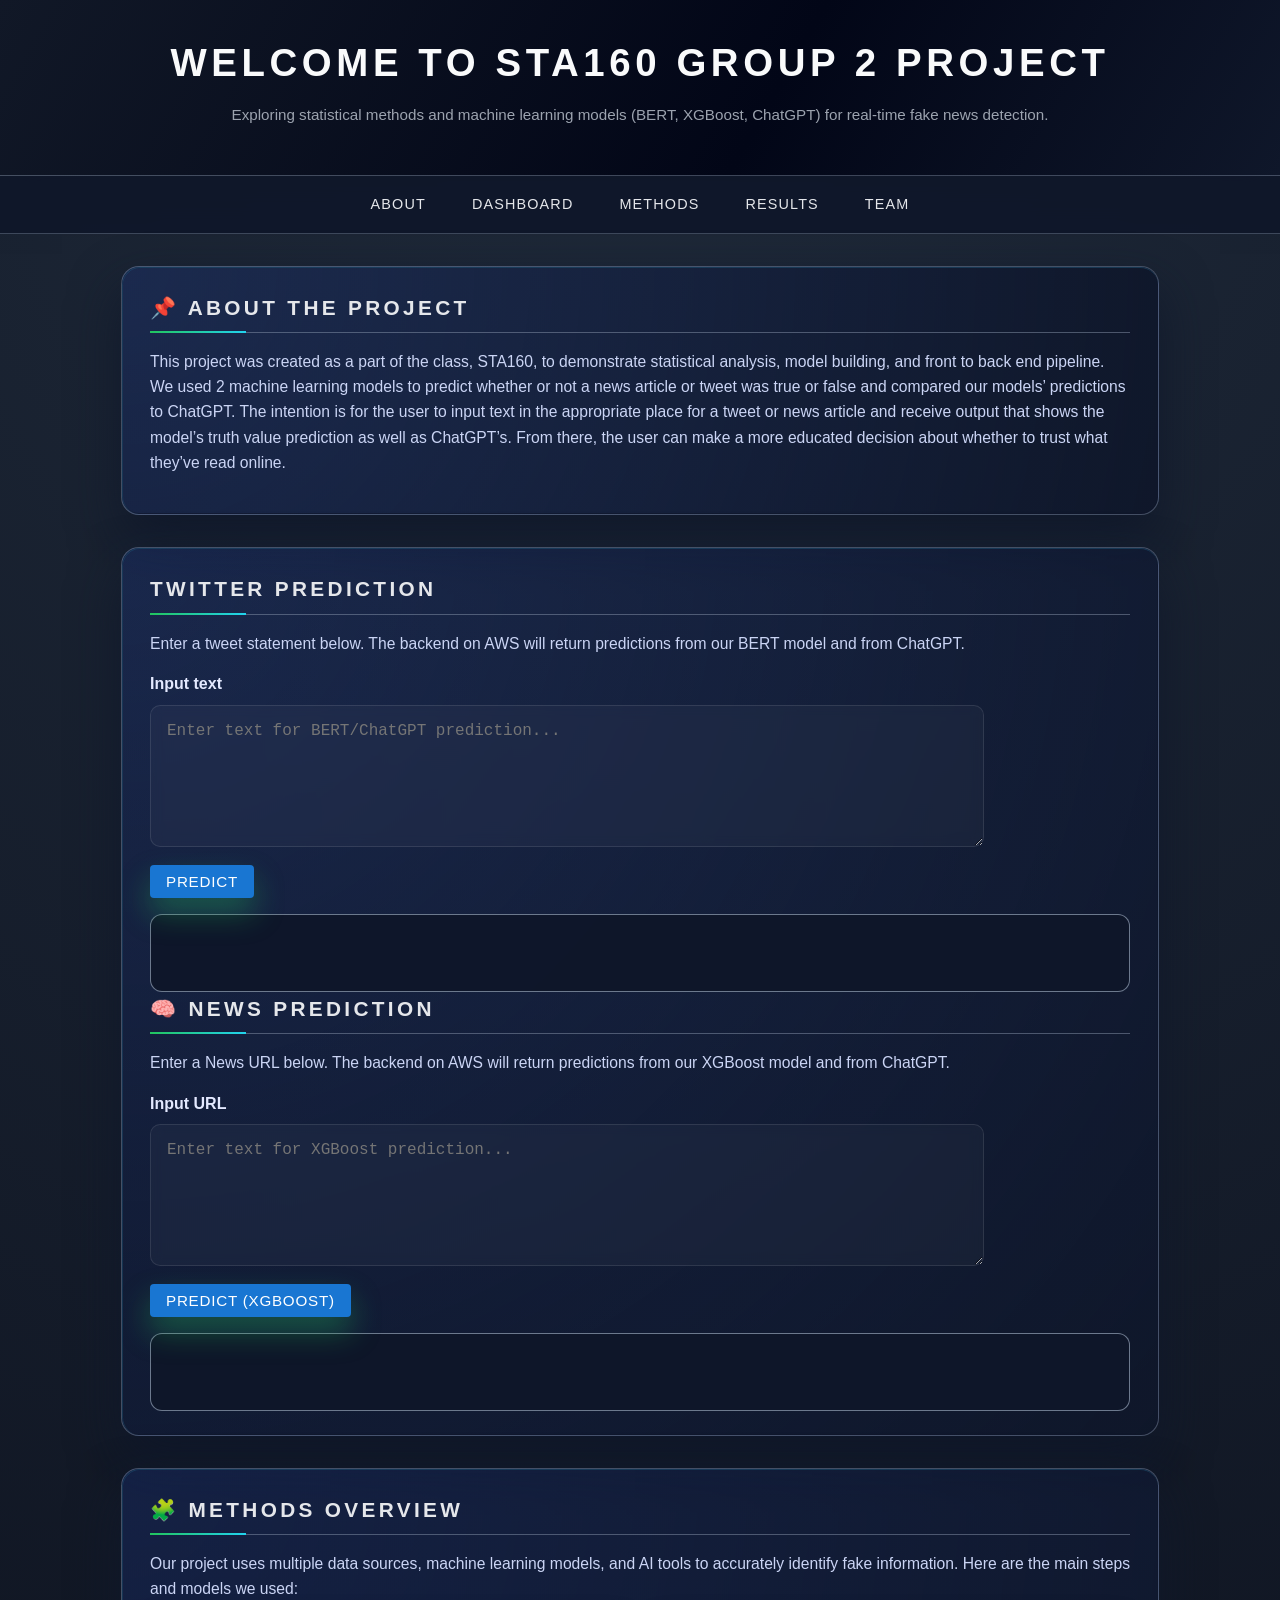
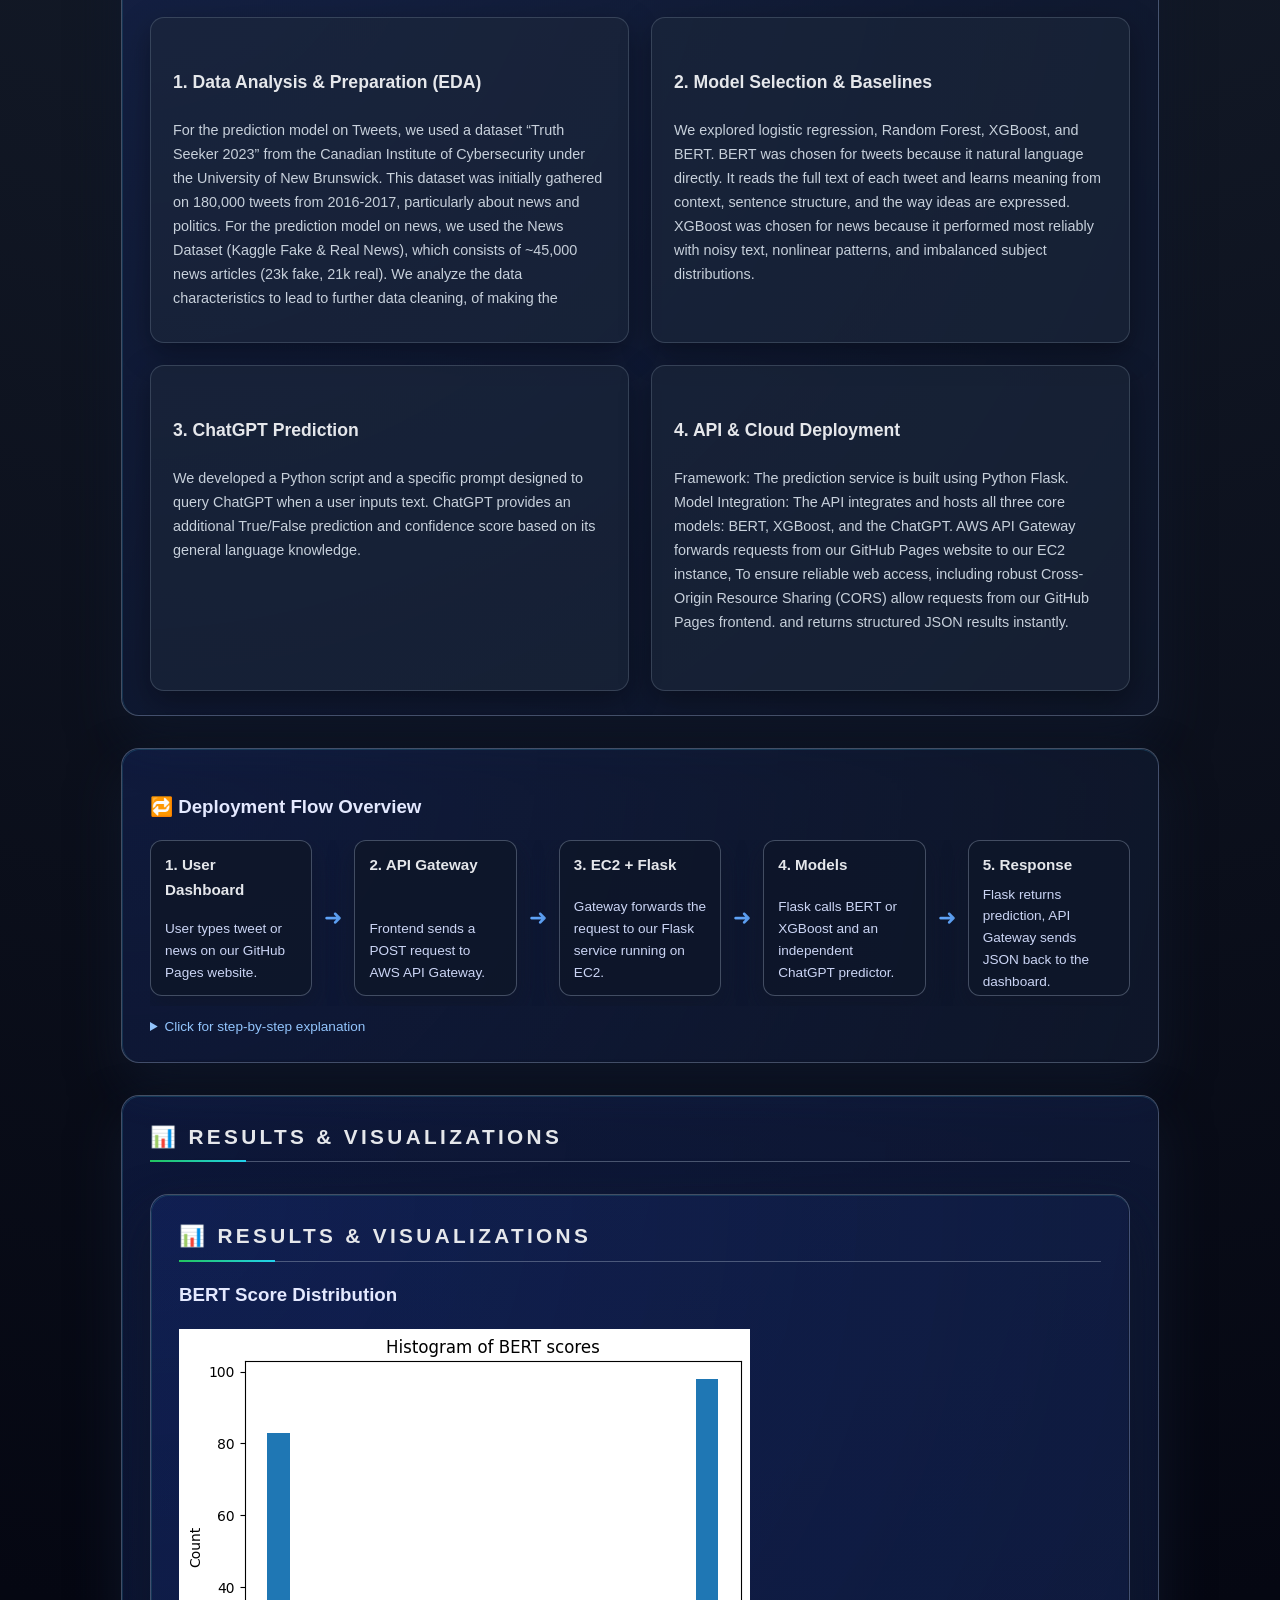
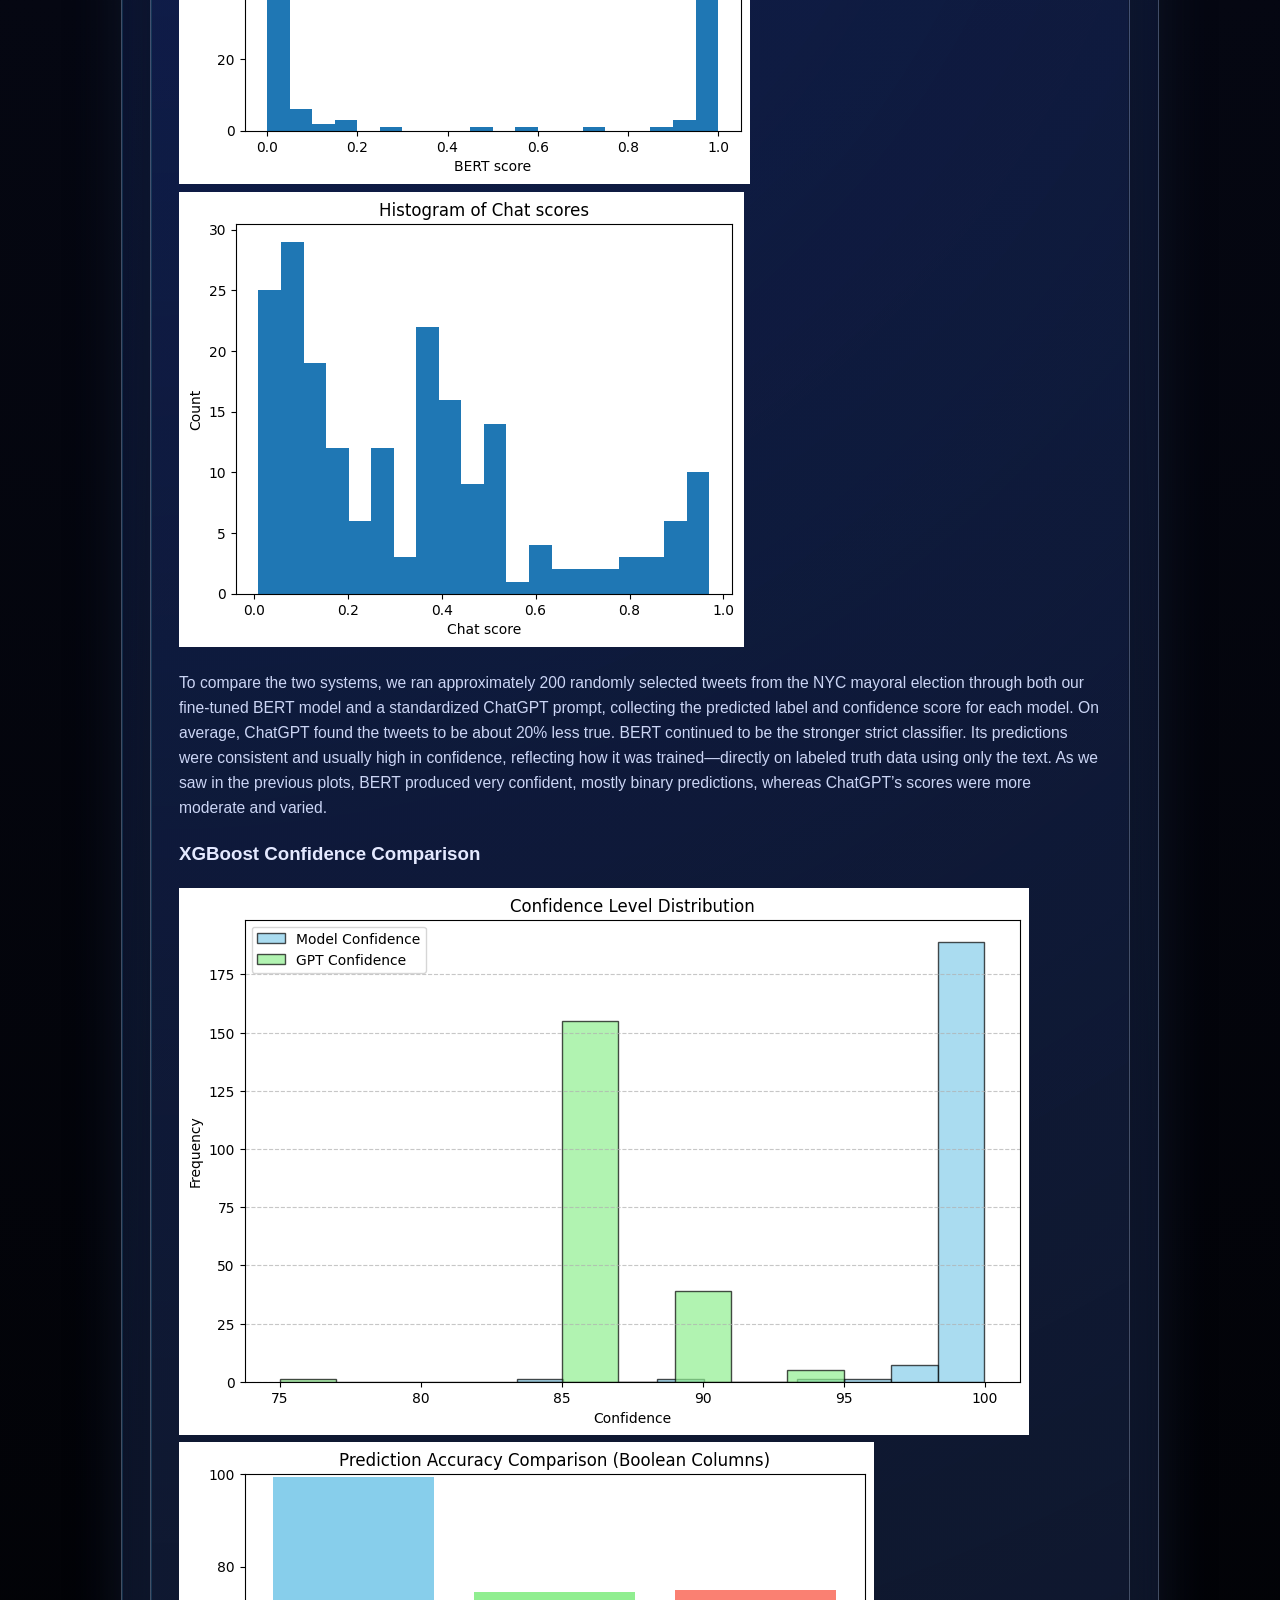
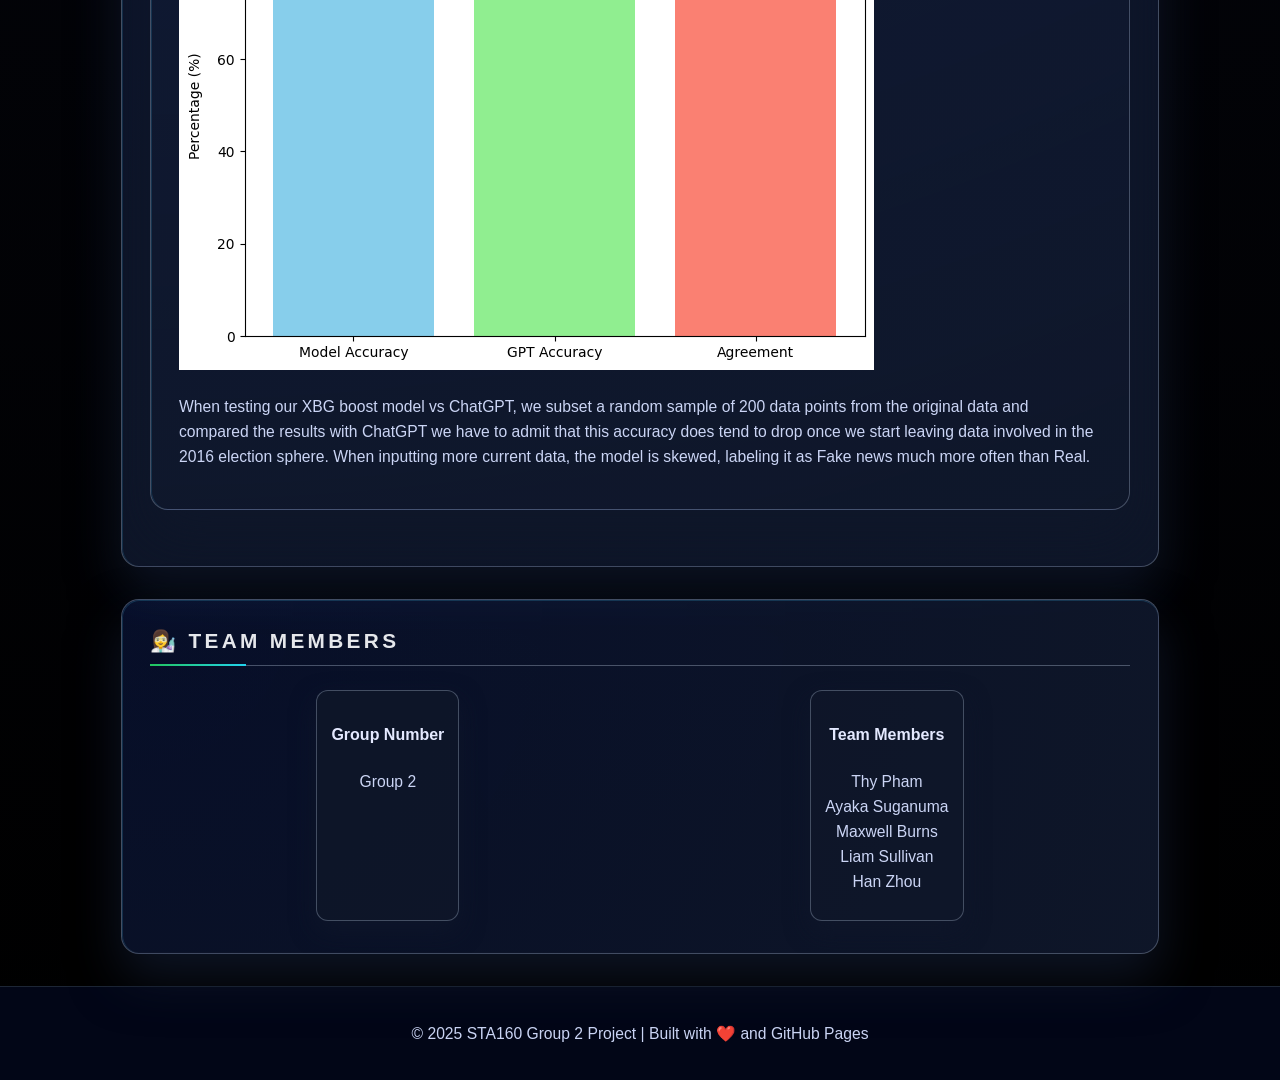
==== index.html @ 941affcc "Add files via upload" ====
<!DOCTYPE html>
<html lang="en">
<head>
  <meta charset="UTF-8" />
  <meta name="viewport" content="width=device-width, initial-scale=1.0"/>
  <title>STA160 Project Demo</title>
  <link rel="stylesheet" href="styles.css" />
</head>
<body>
  <!-- ======= Header ======= -->
  <header>
    <h1>Welcome to STA160 Group 2 Project</h1>
    <p>Exploring statistical methods and machine learning models (BERT, XGBoost, ChatGPT) for real-time fake news detection.</p>
  </header>

  <!-- ======= Navigation ======= -->
  <nav>
    <a href="#about">About</a>
    <a href="#dashboard">Dashboard</a>
    <a href="#methods">Methods</a>
    <a href="#results">Results</a>
    <a href="#team">Team</a>
  </nav>

  <!-- ======= About Section ======= -->
  <section id="about">
    <h2>📌 About the Project</h2>
    <p>
      This project was created as a part of the class, STA160, to demonstrate statistical analysis, model building, 
      and front to back end pipeline. We used 2 machine learning models to predict whether or not a news article or 
      tweet was true or false and compared our models’ predictions to ChatGPT. The intention is for the user to input 
      text in the appropriate place for a tweet or news article and receive output that shows the model’s truth value
      prediction as well as ChatGPT’s. From there, the user can make a more educated decision about whether to trust 
      what they’ve read online.
    </p>
  </section>

   <!-- ======= Dashboard Section ======= -->
   <section id="dashboard">
  <h2>Twitter Prediction</h2>
  <p style="text-align:center; color:#555;">
  <p> Enter a tweet statement below. The backend on AWS will return predictions from our BERT model and from ChatGPT.
  </p>
  
  <!-- BERT + ChatGPT -->
  <label for="input-text"><strong>Input text</strong></label><br />
  <textarea id="input-text"
    rows="6"
    style="width: 100%; max-width: 800px"
    placeholder="Enter text for BERT/ChatGPT prediction..."
  ></textarea>
  <br />
  <button
    id="predict-btn"
    style="margin-top: 10px; padding: 8px 16px; background: #1976d2; color: white; border: none; border-radius: 4px">
    Predict
  </button>    

  <div id="predict-result"class="result-box"></div>
<!-- XGBoost Section -->
  <h2>🧠 News Prediction</h2>
  <p style="text-align:center; color:#555;">
  <p> Enter a News  URL below. The backend on AWS will return predictions from our XGBoost model and from ChatGPT.
  </p>
    
  <label for="input-text"><strong>Input URL</strong></label><br />
  <textarea id="xgb-input"
    rows="6"
    style="width: 100%; max-width: 800px"
    placeholder="Enter text for XGBoost prediction..."
  ></textarea>
  <br />
  <button
    id="xgb-btn"
    style="margin-top: 10px; padding: 8px 16px; background: #1976d2; color: white; border: none; border-radius: 4px">
    Predict (XGBoost)
  </button>

  <div id="xgb-result" class="result-box"></div>
</section>

  <!-- ======= Methods Section ======= -->
    
  <section id="methods" class="methods-section">
    <h2 class="methods-title">🧩 Methods Overview</h2>
    <p class="methods-intro">
      Our project uses multiple data sources, machine learning models, and AI tools to accurately identify fake information. 
      Here are the main steps and models we used:
    </p>
    
    <div class="methods-grid">

      <!-- Card 1 -->
        <div class="method-card">
            <div class="method-icon"></div>
            <h3>1. Data Analysis & Preparation (EDA)</h3>
            <p>
                For the prediction model on Tweets, we used a dataset “Truth Seeker 2023” from the Canadian Institute of Cybersecurity under the University of New Brunswick. 
                This dataset was initially gathered on 180,000 tweets from 2016-2017, particularly about news and politics.  
                For the prediction model on news, we used the News Dataset (Kaggle Fake & Real News), which consists of ~45,000 news articles (23k fake, 21k real). 
                We analyze the data characteristics to lead to further data cleaning, of making the subject column consistent, unifying letter case, tokenizing text, and removing common words. 
            </p>
        </div>

      <!-- Card 2 -->
        <div class="method-card">
            <div class="method-icon"></div>
            <h3>2. Model Selection & Baselines</h3>
            <p>
                We explored logistic regression, Random Forest, XGBoost, and BERT.  
                BERT was chosen for tweets because it natural language directly.
                It reads the full text of each tweet and learns meaning from context, sentence structure, and the way ideas are expressed. 
                XGBoost was chosen for news because it performed most reliably with noisy text, nonlinear patterns,  
                and imbalanced subject distributions.
            </p>
        </div>

      <!-- Card 3 -->
        <div class="method-card">
            <div class="method-icon"></div>
            <h3>3. ChatGPT Prediction</h3>
            <p>
                We developed a  Python script and a specific prompt designed to query ChatGPT when a user inputs text. 
                ChatGPT provides an additional True/False prediction and confidence score based on its general language knowledge.
            </p>
        </div>

      <!-- Card 4 -->
        <div class="method-card">
            <div class="method-icon"></div>
            <h3>4. API & Cloud Deployment</h3>
            <p>
                Framework: The prediction service is built using Python Flask.
                Model Integration: The API integrates and hosts all three core models: BERT, XGBoost, and the ChatGPT. 
                AWS API Gateway forwards requests from our GitHub Pages website to our EC2 instance, 
                To ensure reliable web access, including robust Cross-Origin Resource Sharing (CORS) allow requests from our GitHub Pages frontend. 
                and returns structured JSON results instantly.
            </p>
        </div>

   </section>
   



      <!-- Horizontal Deployment Flow Diagram -->
  <section class="deploy-section">
    <h3>🔁 Deployment Flow Overview</h3>
    <div class="flow-line">
      <div class="flow-step">
        <div class="flow-title">1. User Dashboard</div>
        <div class="flow-desc">User types tweet or news on our GitHub Pages website.</div>
      </div>
      <div class="flow-arrow">➜</div>

      <div class="flow-step">
        <div class="flow-title">2. API Gateway</div>
        <div class="flow-desc">Frontend sends a POST request to AWS API Gateway.</div>
      </div>
      <div class="flow-arrow">➜</div>

      <div class="flow-step">
        <div class="flow-title">3. EC2 + Flask</div>
        <div class="flow-desc">Gateway forwards the request to our Flask service running on EC2.</div>
      </div>
      <div class="flow-arrow">➜</div>

      <div class="flow-step">
        <div class="flow-title">4. Models</div>
        <div class="flow-desc">
          Flask calls BERT or XGBoost and an independent ChatGPT predictor.
        </div>
      </div>
      <div class="flow-arrow">➜</div>

      <div class="flow-step">
        <div class="flow-title">5. Response</div>
        <div class="flow-desc">
          Flask returns prediction, API Gateway sends JSON back to the dashboard.
        </div>
      </div>
    </div>


    <details class="flow-details">
      <summary>Click for step-by-step explanation</summary>
      <ol>
        <li><strong>User Input:</strong> The user enters a tweet or news article in the dashboard textarea.</li>
        <li><strong>HTTP Request:</strong> JavaScript sends a JSON POST request to AWS API Gateway</li>
        <li><strong>Routing:</strong> API Gateway forwards the request to our Flask endpoint on the EC2 instance.</li>
        <li><strong>Run the Models:</strong> The server reads your text and uses our trained models (BERT / XGBoost) plus a ChatGPT predictor to detect whether it looks real or fake</li>
        <li><strong>Get the Result:</strong> The server sends back a clean, structured answer with the prediction and a confidence score.</li>
        <li><strong>Dashboard Update:</strong> Our website displays the result for you — including the label, confidence, and the ChatGPT-style explanation.</li>
      </ol>
    </details>
  </div>

  </section>


  <!-- ======= Results Section ======= -->
  <section id="results">
    <h2>📊 Results & Visualizations</h2>

  
  <section id="results">
    <h2>📊 Results & Visualizations</h2>

    <div class="result-grid">

        <!-- ===== BERT Section ===== -->
        <div class="result-block">
            <h3>BERT Score Distribution</h3>

            <div class="img-row">
                <img src="BERT%20Score%20histogram.png" alt="BERT Score" />
                <img src="BERT%20chat%20Histogram.png" alt="BERT ChatGPT Score" />
            </div>

            <p class="result-desc">
                To compare the two systems, we ran approximately 200 randomly selected tweets from the NYC mayoral election through both our fine-tuned BERT model and a standardized ChatGPT prompt, 
                collecting the predicted label and confidence score for each model. On average, ChatGPT found the tweets to be about 20% less true.
                BERT continued to be the stronger strict classifier. Its predictions were consistent and usually high in confidence, 
                reflecting how it was trained—directly on labeled truth data using only the text. As we saw in the previous plots, 
                BERT produced very confident, mostly binary predictions, whereas ChatGPT’s scores were more moderate and varied. 
            </p>
        </div>

        <!-- ===== XGBoost Section ===== -->
        <div class="result-block">
            <h3>XGBoost Confidence Comparison</h3>

            <div class="img-row">
                <img src="XGBoost%20CL.png" alt="XGBoost Confidence" />
                <img src="XGBoost%20comparison.png" alt="XGBoost Comparison" />
            </div>

            <p class="result-desc">
                When testing our XBG boost model vs ChatGPT, we subset a random sample of 200 data points from the original data and compared the results with ChatGPT
                we have to admit that this accuracy does tend to drop once we start leaving data involved in the 2016 election sphere. When inputting more current data, the model is skewed, labeling it as Fake news much more often than Real. 
            </p>
        </div>

    </div>
</section>


</div>





  </section>


  <!-- ======= Team Section ======= -->
  <section id="team">
    <h2>👩‍🔬 Team Members</h2>
    <div class="team">
      <div class="member">
        <h4>Group Number</h4>
        <p>Group 2</p>
      </div>
      <div class="member">
        <h4>Team Members</h4>
        <p>Thy Pham<br> Ayaka Suganuma<br> Maxwell Burns<br> Liam Sullivan<br> Han Zhou</p>
      </div>
    </div>
  </section>

  <!-- ======= Footer ======= -->
  <footer>
    <p>© 2025 STA160 Group 2 Project | Built with ❤️ and GitHub Pages</p>
  </footer>
  <script>
  const API_URL = "https://fb7tcn8sya.execute-api.us-east-2.amazonaws.com/prod/predict";  

  const btn = document.getElementById("predict-btn");
  const input = document.getElementById("input-text");
  const resultDiv = document.getElementById("predict-result");

  btn.addEventListener("click", async () => {
    const text = input.value.trim();
    if (!text) {
      resultDiv.textContent = "⚠️ Please enter some text.";
      return;
    }

    btn.disabled = true;
    resultDiv.textContent = "⏳ Predicting...";

    try {
      const res = await fetch(API_URL, {
        method: "POST",
        mode: "cors",
        headers: { "Content-Type": "application/json" },
        body: JSON.stringify({ text: text })
      });
      
      const data = await res.json();


      resultDiv.textContent =
        `BERT prediction: ${data.bert_label} (confidence: ${data.bert_confidence})\n` +
        `ChatGPT: ${data.gpt_label}`;
    } catch (err) {
      console.error(err);
      resultDiv.textContent = "❌ Error: " + err.message;
    } finally {
      btn.disabled = false;
    }
  });
</script>
  
<script>
  
  const XGB_URL = "https://fb7tcn8sya.execute-api.us-east-2.amazonaws.com/prod/predict_xgb";

  const xgbBtn   = document.getElementById("xgb-btn");
  const xgbInput = document.getElementById("xgb-input");
  const xgbOut   = document.getElementById("xgb-result");

  xgbBtn.addEventListener("click", async () => {
    const text = xgbInput.value.trim();
    if (!text) {
      xgbOut.textContent = "⚠️ Please enter some text.";
      return;
    }

    xgbBtn.disabled = true;
    xgbOut.textContent = "⏳ Predicting (XGBoost)...";

    try {
      const res = await fetch(XGB_URL, {
        method: "POST",
        mode: "cors",
        headers: { "Content-Type": "application/json" },
        body: JSON.stringify({ text })
      });

      if (!res.ok) {
        const t = await res.text();
        throw new Error(`HTTP ${res.status} — ${t.slice(0,150)}`);
      }

      const data = await res.json(); // { xgb_label, xgb_confidence }
      const conf = (data.xgb_confidence == null) ? "n/a" : data.xgb_confidence;
      const gptLabel = data.gpt_label || "N/A"; //
      
      xgbOut.textContent = `XGBoost: ${data.xgb_label} (confidence: ${conf})\n` + 
      `ChatGPT: ${gptLabel}`;
    } catch (err) {
      console.error(err);
      xgbOut.textContent = "❌ " + err.message;
    } finally {
      xgbBtn.disabled = false;
    }
  });
</script>
</body>
</html>
---- styles.css ----
body {
  font-family: "Inter", -apple-system, BlinkMacSystemFont, "Helvetica Neue", Arial, sans-serif;
  margin: 0;
  padding: 0;
  background: radial-gradient(circle at top, #1f2a3a 0%, #050712 55%, #000000 100%);
  color: #e4e9ff;
  line-height: 1.6;
}

header {
  background: linear-gradient(120deg, #111827 0%, #020617 60%, #0f172a 100%);
  padding: 32px 24px;
  text-align: center;
  border-bottom: 1px solid rgba(148, 163, 184, 0.4);
  box-shadow: 0 18px 40px rgba(15, 23, 42, 0.7);
}
header h1 {
  margin: 0;
  font-size: 2.4rem;
  letter-spacing: 0.12em;
  text-transform: uppercase;
  color: #f9fafb;
}

header p {
  margin-top: 10px;
  color: #9ca3af;
  font-size: 0.95rem;
}

nav {
  background: rgba(15, 23, 42, 0.9);
  backdrop-filter: blur(18px);
  padding: 10px 24px;
  display: flex;
  justify-content: center;
  gap: 24px;
  border-bottom: 1px solid rgba(148, 163, 184, 0.35);
}

nav a {
  color: #e5e7eb;
  font-size: 0.9rem;
  letter-spacing: 0.08em;
  text-transform: uppercase;
  text-decoration: none;
  padding: 6px 10px;
  border-radius: 999px;
  border: 1px solid transparent;
  transition: all 0.25s ease;
}

nav a:hover {
  color: #22d3ee;
  border-color: rgba(56, 189, 248, 0.7);
  box-shadow: 0 0 12px rgba(56, 189, 248, 0.6);
  background: radial-gradient(circle at top, rgba(15, 23, 42, 0.95), rgba(8, 47, 73, 0.85));
}

section {
  max-width: 980px;
  margin: 32px auto;
  padding: 24px 28px;
  background: radial-gradient(circle at top left, rgba(30, 64, 175, 0.22), rgba(15, 23, 42, 0.96));
  border-radius: 18px;
  border: 1px solid rgba(148, 163, 184, 0.4);
  box-shadow:
    0 24px 50px rgba(15, 23, 42, 0.85),
    0 0 0 1px rgba(15, 23, 42, 0.6) inset;
  position: relative;
  overflow: hidden;
}
section::before {
  content: "";
  position: absolute;
  inset: 0;
  border-radius: inherit;
  border-top: 1px solid rgba(56, 189, 248, 0.4);
  border-left: 1px solid rgba(56, 189, 248, 0.35);
  opacity: 0.5;
  pointer-events: none;
}

h2 {
  margin-top: 0;
  margin-bottom: 16px;
  font-size: 1.3rem;
  letter-spacing: 0.16em;
  text-transform: uppercase;
  color: #e5e7eb;
  border-bottom: 1px solid rgba(148, 163, 184, 0.45);
  padding-bottom: 8px;
  position: relative;
}

h2::after {
  content: "";
  position: absolute;
  left: 0;
  bottom: -1px;
  width: 96px;
  height: 2px;
  background: linear-gradient(90deg, #22c55e, #22d3ee);
}

p {
  color: #cbd5f5;
  font-size: 0.98rem;
}

ol {
  padding-left: 20px;
  color: #d1d5db;
}

li {
  margin-bottom: 4px;
}

table {
  width: 100%;
  border-collapse: collapse;
  margin-top: 18px;
  background: rgba(15, 23, 42, 0.8);
  border-radius: 12px;
  overflow: hidden;
  border: 1px solid rgba(75, 85, 99, 0.8);
}
table th,
table td {
  padding: 10px 12px;
  text-align: center;
  font-size: 0.9rem;
  border-bottom: 1px solid rgba(55, 65, 81, 0.9);
}

table th {
  background: linear-gradient(135deg, #0f172a, #020617);
  color: #e5e7eb;
  font-weight: 600;
  text-transform: uppercase;
  letter-spacing: 0.08em;
}

table tr:nth-child(even) td {
  background: rgba(15, 23, 42, 0.95);
}

table tr:hover td {
  background: rgba(30, 64, 175, 0.35);
}

.plot-container {
  text-align: center;
  margin-top: 22px;
}

.plot-container img {
  width: 84%;
  max-width: 720px;
  border-radius: 14px;
  border: 1px solid rgba(148, 163, 184, 0.6);
  box-shadow: 0 18px 40px rgba(15, 23, 42, 0.9);
}

/* ========= Dashboard Inputs / Buttons ========= */
textarea,
input[type="text"] {
  width: 100%;
  max-width: 820px;
  padding: 10px 12px;
  margin-top: 8px;
  background: rgba(15, 23, 42, 0.85);
  border-radius: 10px;
  border: 1px solid rgba(148, 163, 184, 0.7);
  color: #e5e7eb;
  font-size: 0.95rem;
  resize: vertical;
  outline: none;
  transition: all 0.2s ease;
}

textarea:focus,
input[type="text"]:focus {
  border-color: #22d3ee;
  box-shadow: 0 0 0 1px rgba(34, 211, 238, 0.7), 0 0 20px rgba(34, 211, 238, 0.45);
}


button,
.btn-primary {
  margin-top: 12px;
  padding: 9px 22px;
  border-radius: 999px;
  border: none;
  cursor: pointer;
  font-size: 0.95rem;
  font-weight: 500;
  letter-spacing: 0.05em;
  text-transform: uppercase;
  color: #0b1120;
  background: linear-gradient(135deg, #22c55e, #22d3ee);
  box-shadow: 0 15px 30px rgba(34, 197, 94, 0.35);
  transition: all 0.2s ease;
}

button:hover,
.btn-primary:hover {
  transform: translateY(-1px);
  box-shadow: 0 22px 45px rgba(34, 211, 238, 0.55);
}

button:active,
.btn-primary:active {
  transform: translateY(1px) scale(0.99);
}


#predict-result,
#xgb-result {
  margin-top: 16px;
  padding: 12px 14px;
  background: rgba(15, 23, 42, 0.96);
  border-radius: 12px;
  border: 1px solid rgba(148, 163, 184, 0.7);
  white-space: pre-wrap;
  min-height: 52px;
  font-family: "JetBrains Mono", ui-monospace, SFMono-Regular, Menlo, Monaco, Consolas, "Liberation Mono", "Courier New", monospace;
}
textarea {
    background: rgba(255, 255, 255, 0.03);
    backdrop-filter: blur(6px);
    color: #e2e8f0;
    border: 1px solid rgba(255, 255, 255, 0.1);
    padding: 16px;
    border-radius: 10px;
    font-size: 1rem;
    transition: border 0.25s;
}

textarea:focus {
    outline: none;
    border: 1px solid #60a5fa; /* focus 时发蓝光 */
    box-shadow: 0 0 8px #60a5fa55;
}
.result-box {
    margin-top: 16px;
    padding: 12px 14px;
    background: rgba(15, 23, 42, 0.96);
    border-radius: 12px;
    white-space: pre-wrap;
    min-height: 52px;
    border: 1px solid rgba(148, 163, 184, 0.7);
    font-family: "JetBrains Mono", ui-monospace, SFMono-Regular, Menlo, Monaco, Consolas,
      "Liberation Mono", "Courier New", monospace;
}

.team {
  display: flex;
  justify-content: space-around;
  flex-wrap: wrap;
  gap: 18px;
  margin-top: 10px;
}

.member {
  text-align: center;
  margin: 8px;
  padding: 10px 14px;
  background: rgba(15, 23, 42, 0.9);
  border-radius: 12px;
  border: 1px solid rgba(148, 163, 184, 0.4);
  box-shadow: 0 10px 24px rgba(15, 23, 42, 0.8);
}

footer {
  background: #020617;
  text-align: center;
  padding: 18px;
  font-size: 0.8rem;
  color: #6b7280;
  border-top: 1px solid rgba(31, 41, 55, 0.95);
}


.section-block {
  max-width: 980px;
  margin: 40px auto;
  padding: 24px 28px;
  background: radial-gradient(
    circle at top left,
    rgba(30, 64, 175, 0.22),
    rgba(15, 23, 42, 0.96)
  );
  border-radius: 18px;
  border: 1px solid rgba(148, 163, 184, 0.4);
  box-shadow:
    0 24px 50px rgba(15, 23, 42, 0.85),
    0 0 0 1px rgba(15, 23, 42, 0.6) inset;
  position: relative;
  overflow: hidden;
}

.section-block::before {
  content: "";
  position: absolute;
  inset: 0;
  border-radius: inherit;
  border-top: 1px solid rgba(56, 189, 248, 0.4);
  border-left: 1px solid rgba(56, 189, 248, 0.35);
  opacity: 0.5;
  pointer-events: none;
}


.section-heading {
  margin-top: 0;
  margin-bottom: 16px;
  font-size: 1.3rem;
  letter-spacing: 0.16em;
  text-transform: uppercase;
  color: #e5e7eb;
  border-bottom: 1px solid rgba(148, 163, 184, 0.45);
  padding-bottom: 8px;
  position: relative;
}

.section-heading::after {
  content: "";
  position: absolute;
  left: 0;
  bottom: -1px;
  width: 96px;
  height: 2px;
  background: linear-gradient(90deg, #22c55e, #22d3ee);
}

.section-intro {
  color: #bfc6d1;
  margin-bottom: 24px;
  max-width: 800px;
  font-size: 0.98rem;
}

/* ===== METHODS SECTION ===== */

.methods-section {
  
}

.methods-grid {
  display: grid;
  grid-template-columns: repeat(2, 1fr);  
  gap: 22px;
  justify-items: center; 
}


.method-card {
    background: rgba(30, 41, 59, 0.55);
    height: 280px; 
    display: flex;      
    flex-direction: column;
    
    overflow: hidden;

    border: 1px solid rgba(148, 163, 184, 0.25);
    padding: 22px;
    border-radius: 14px;
    box-shadow: 0 10px 30px rgba(0, 0, 0, 0.35);
    transition: transform 0.25s ease, box-shadow 0.25s ease;
}
.method-card:hover {
  transform: translateY(-4px);
  box-shadow: 0 18px 45px rgba(0, 0, 0, 0.45);
}

.method-icon {
  font-size: 2rem;
  margin-bottom: 10px;
}

.method-card h3 {
  font-size: 1.1rem;
  margin-bottom: 8px;
  color: #e5e7eb;
}

.method-card p {
  color: #c7d0db;
  line-height: 1.5rem;
  font-size: 0.9rem;
  flex-grow: 1;
  overflow-y: auto;
  min-height: 0;
}

/* ===== DEPLOYMENT FLOW SECTION ===== */

.deploy-section {
  
}

.flow-line {
  display: flex;
  align-items: stretch;
  gap: 12px;
  overflow-x: auto;
  padding-bottom: 10px;
  margin-top: 8px;
}

.flow-step {
  width: 250px;
  height: 130px;
  padding: 12px 14px;
  border-radius: 12px;
  background: rgba(15, 23, 42, 0.85);
  border: 1px solid rgba(148, 163, 184, 0.4);
  box-shadow: 0 10px 24px rgba(15, 23, 42, 0.7);

  display: flex;
  flex-direction: column;
  justify-content: space-between;
  overflow: hidden;
}

.flow-title {
  font-weight: 600;
  font-size: 0.95rem;
  margin-bottom: 6px;
  color: #e5e7eb;
}

.flow-desc {
  font-size: 0.85rem;
  color: #cbd5f5;
}

.flow-arrow {
  align-self: center;
  font-size: 1.4rem;
  color: #60a5fa;
  flex-shrink: 0;
}

.flow-details {
  margin-top: 10px;
  font-size: 0.85rem;
  color: #cbd5f5;
}

.flow-details summary {
  cursor: pointer;
  color: #93c5fd;
}

.flow-details summary:hover {
  color: #bfdbfe;
}
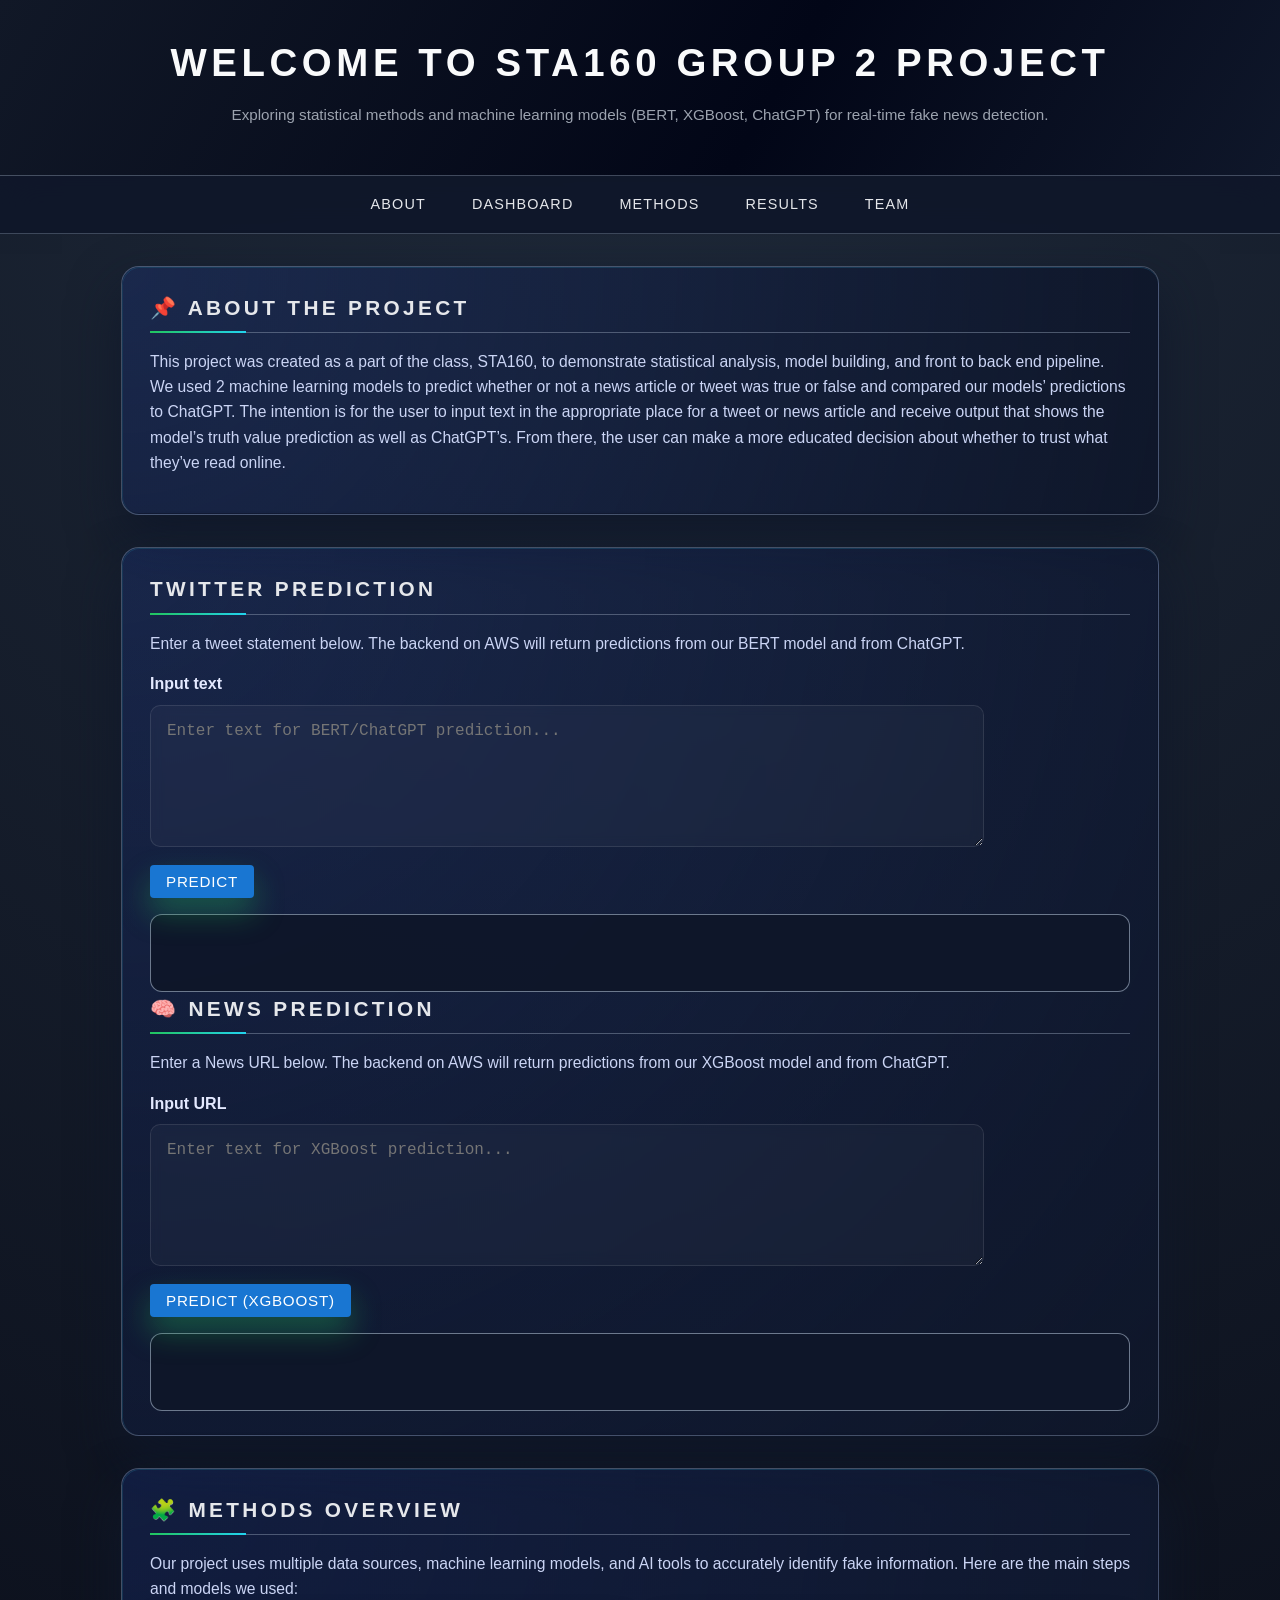
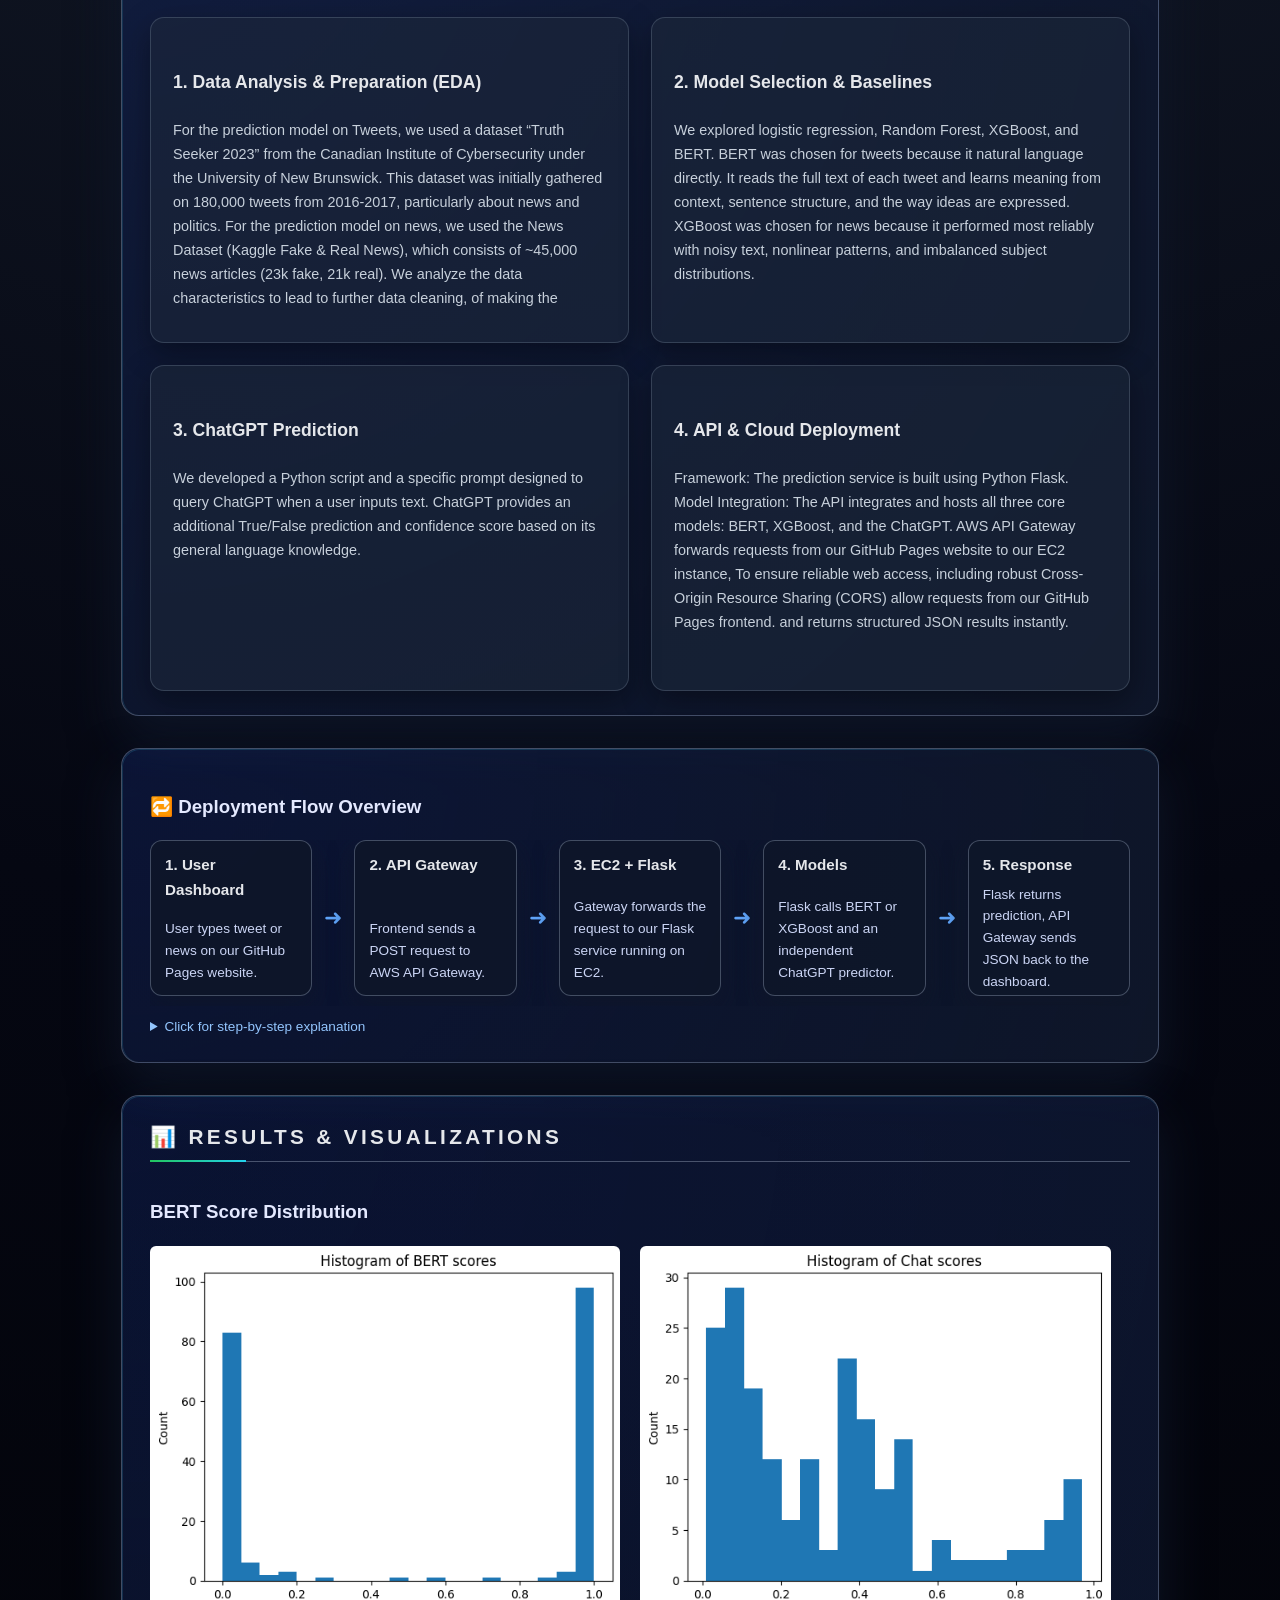
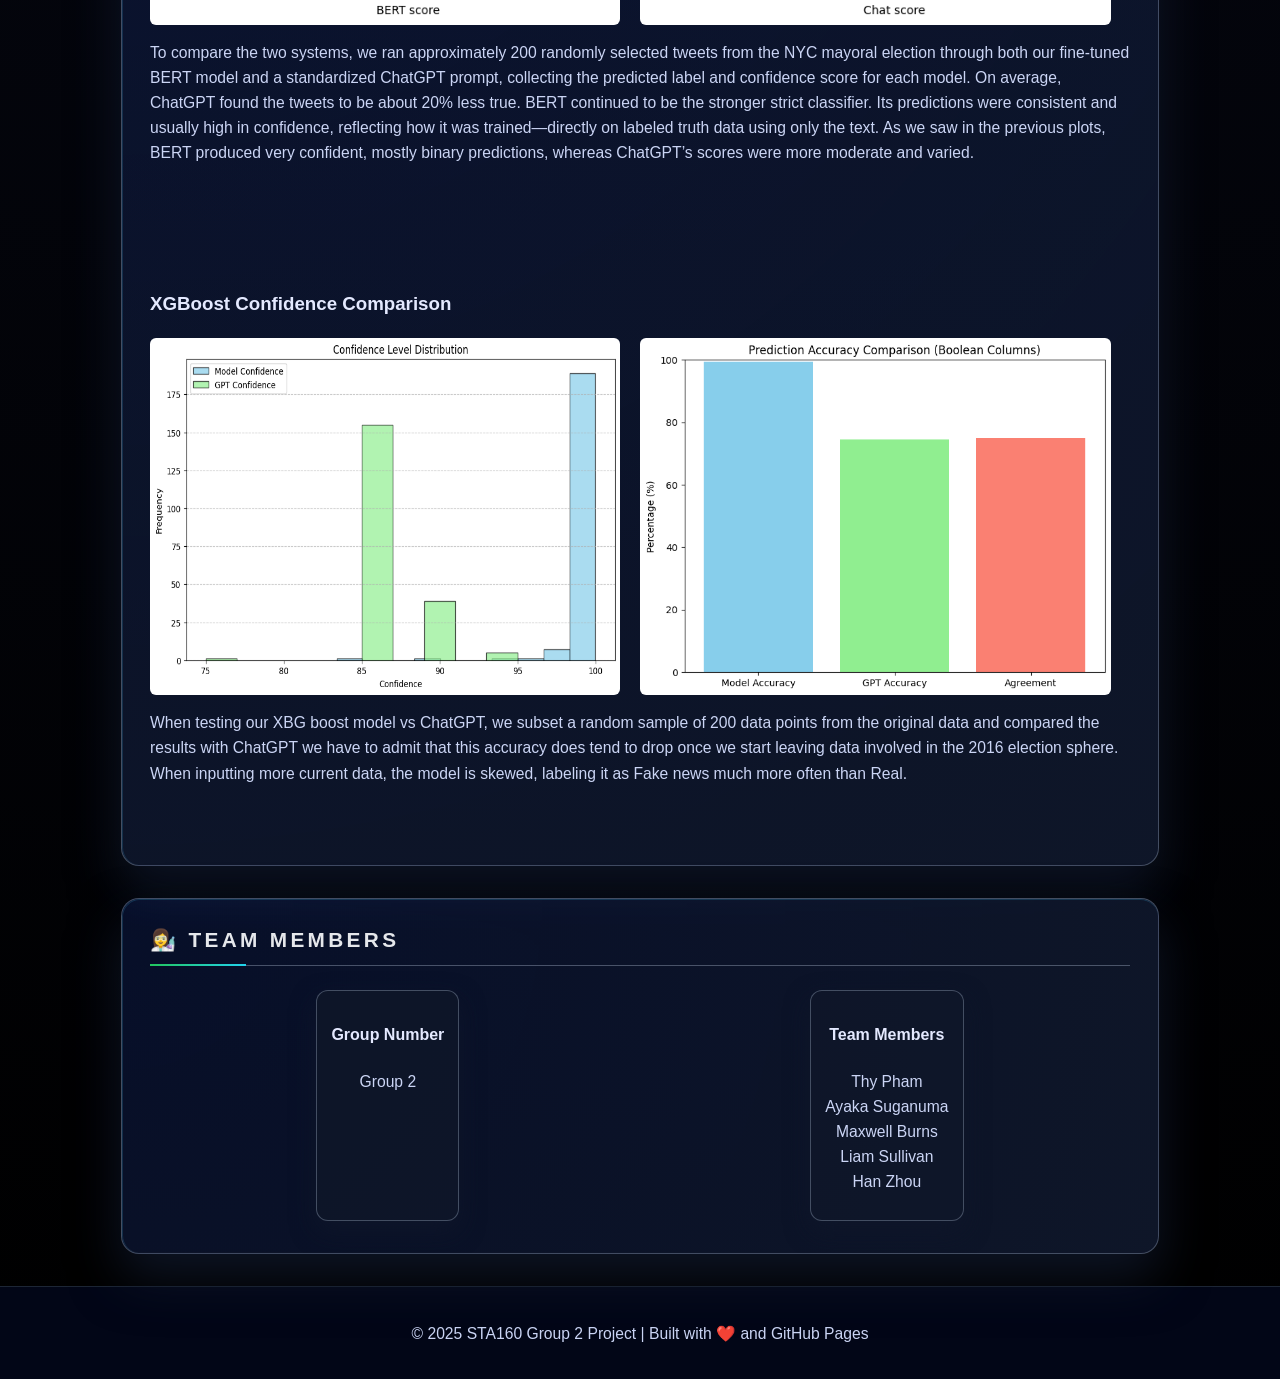
==== commit faf0236e: "Add files via upload" ====
--- a/index.html
+++ b/index.html
@@ -202,10 +202,6 @@
   <section id="results">
     <h2>📊 Results & Visualizations</h2>
 
-  
-  <section id="results">
-    <h2>📊 Results & Visualizations</h2>
-
     <div class="result-grid">
 
         <!-- ===== BERT Section ===== -->
--- a/styles.css
+++ b/styles.css
@@ -458,3 +458,30 @@
 .flow-details summary:hover {
   color: #bfdbfe;
 }
+
+
+.result-grid {
+    display: flex;
+    flex-direction: column;
+    gap: 50px;
+}
+
+.result-block {
+    margin-bottom: 40px;
+}
+
+.img-row {
+    display: flex;
+    gap: 20px;
+    justify-content: flex-start;
+}
+
+.img-row img {
+    width: 48%;
+    border-radius: 6px;
+}
+
+.result-desc {
+    margin-top: 15px;
+    line-height: 1.6;
+}
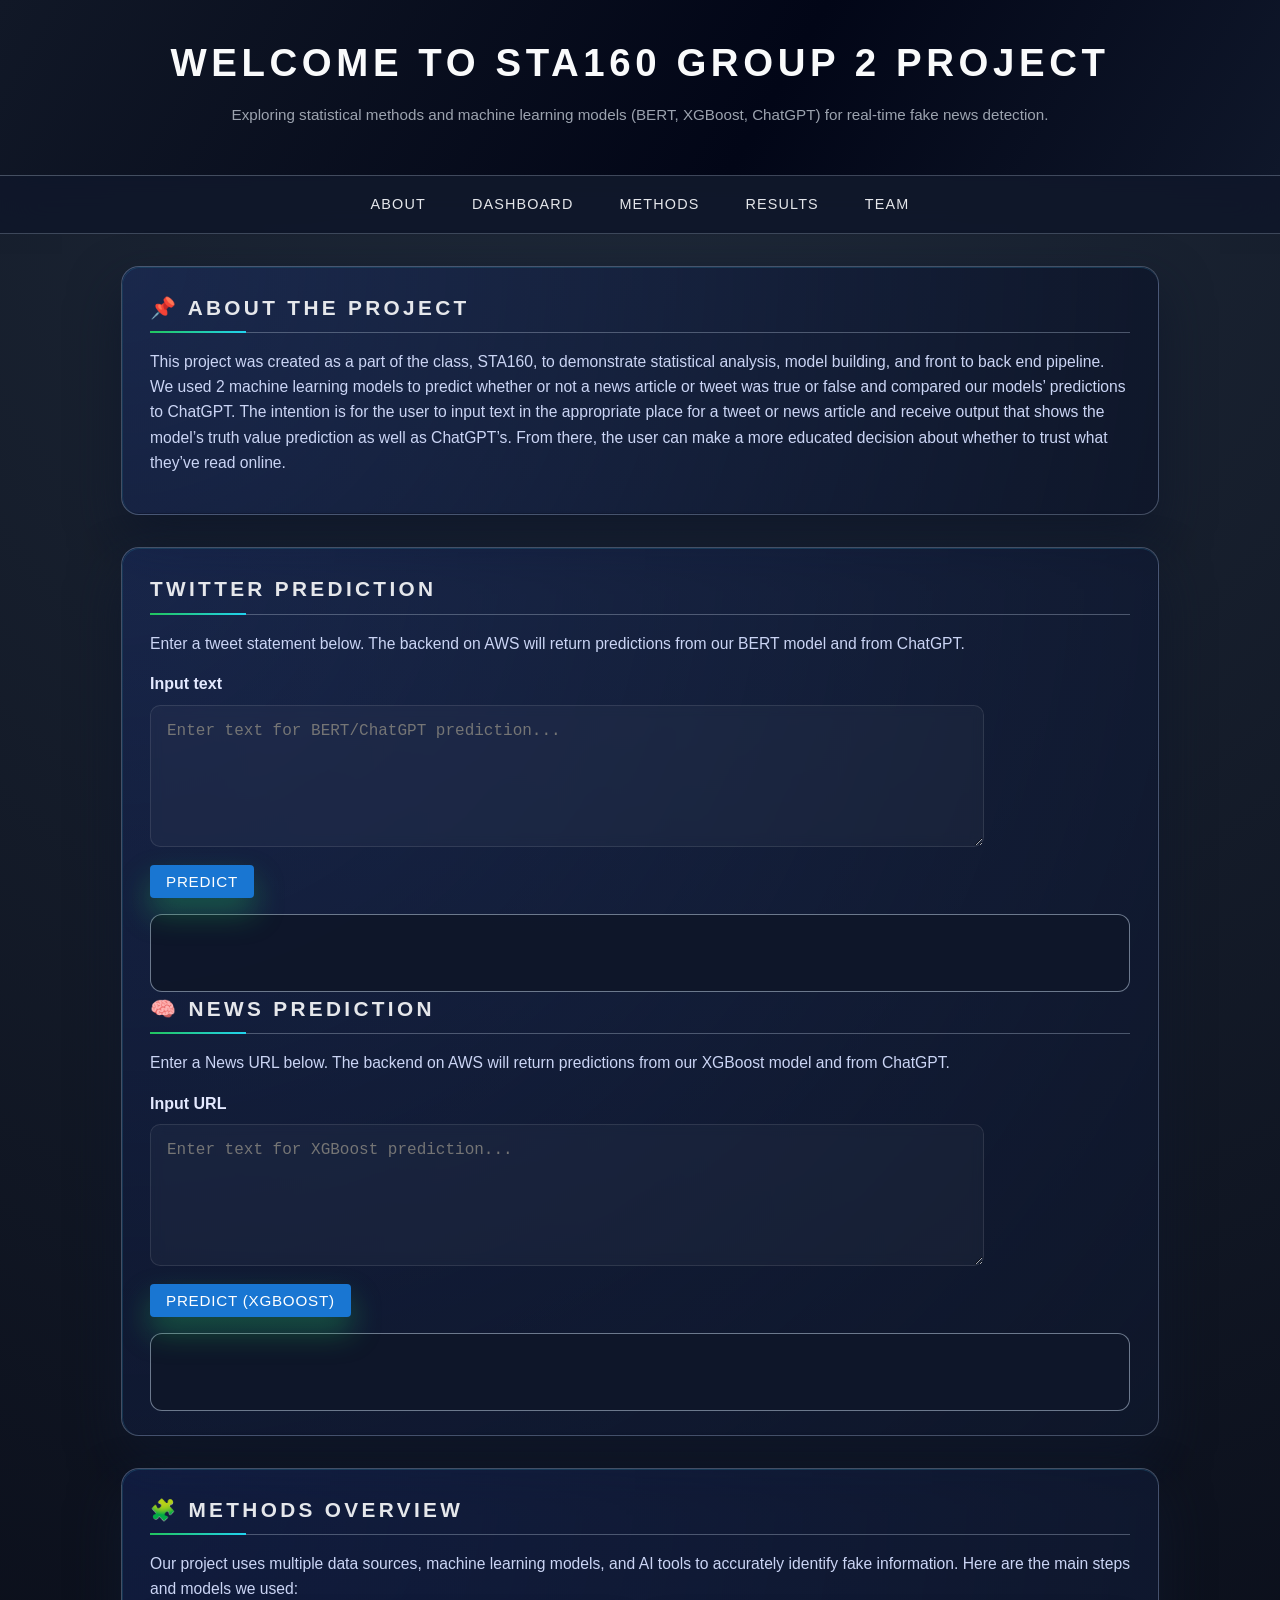
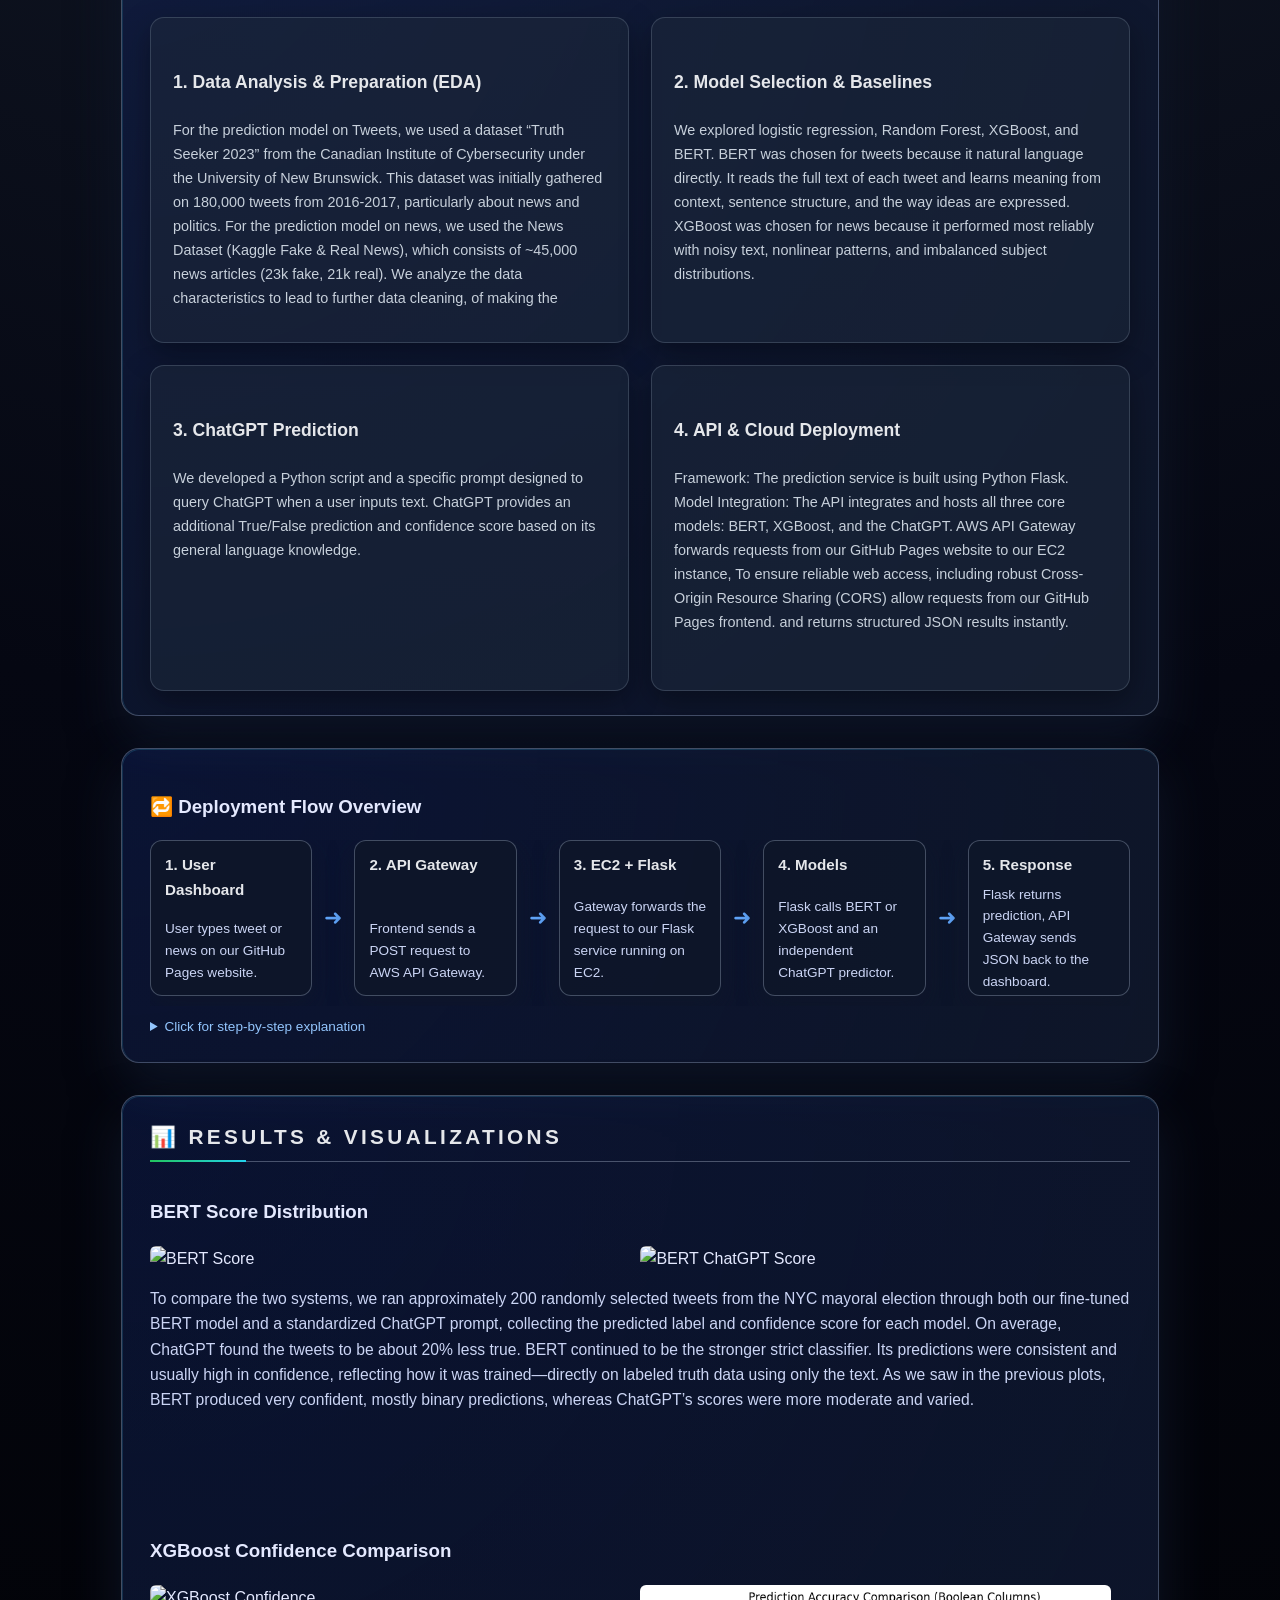
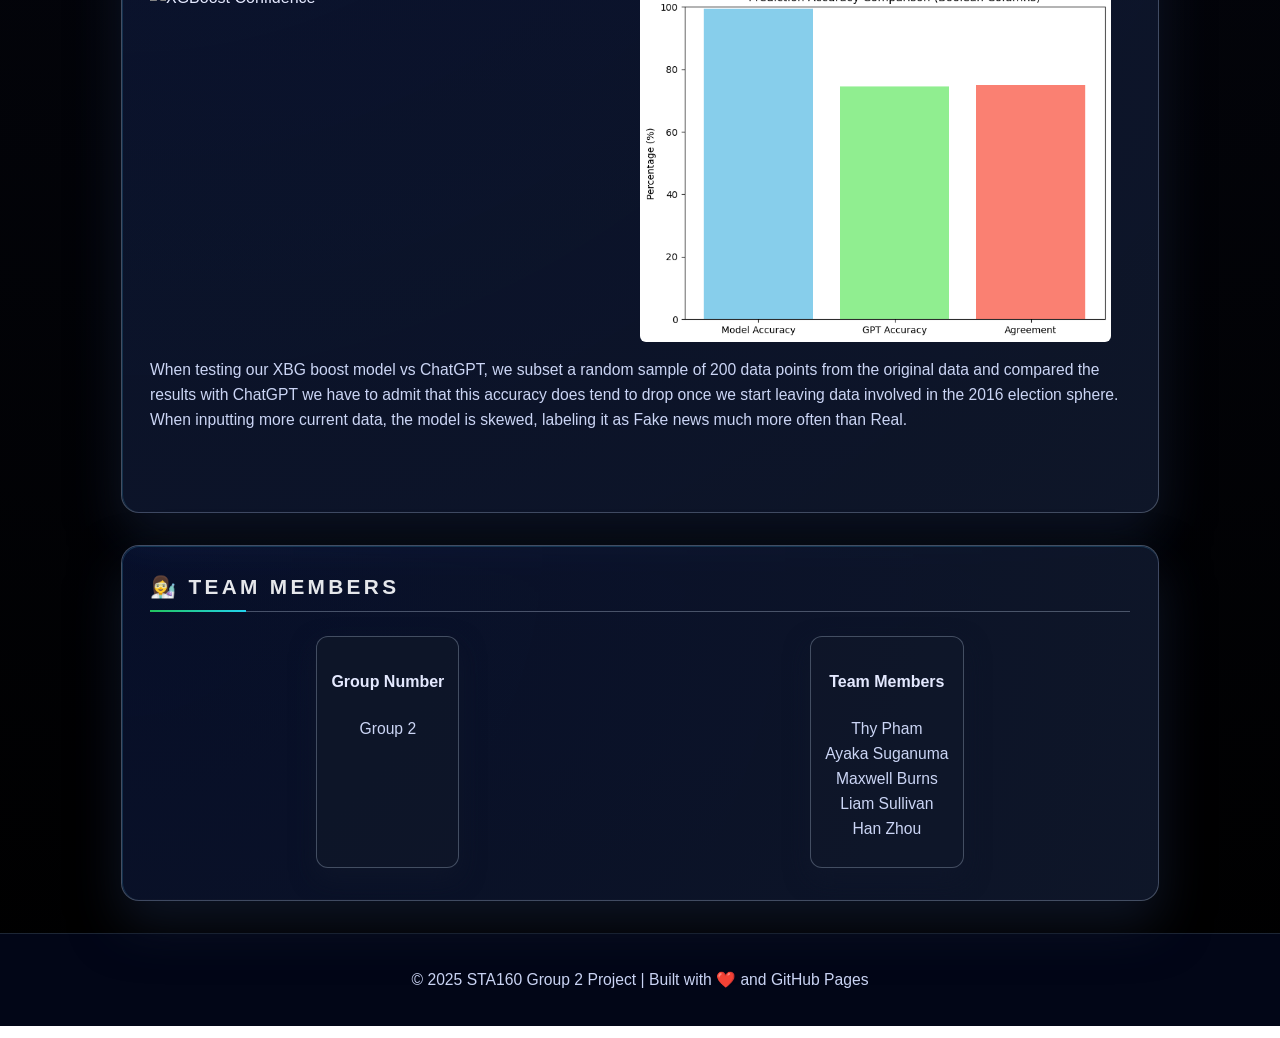
==== commit 5562acb4: "Add files via upload" ====
--- a/index.html
+++ b/index.html
@@ -209,8 +209,8 @@
             <h3>BERT Score Distribution</h3>
 
             <div class="img-row">
-                <img src="BERT%20Score%20histogram.png" alt="BERT Score" />
-                <img src="BERT%20chat%20Histogram.png" alt="BERT ChatGPT Score" />
+                <img src="https://raw.githubusercontent.com/akwve/STA160_Group2_Project/main/BERT%20Score%20histogram.png" alt="BERT Score" />
+                <img src="https://raw.githubusercontent.com/akwve/STA160_Group2_Project/main/BERT%20chat%20Histogram.png" alt="BERT ChatGPT Score" />
             </div>
 
             <p class="result-desc">
@@ -227,7 +227,7 @@
             <h3>XGBoost Confidence Comparison</h3>
 
             <div class="img-row">
-                <img src="XGBoost%20CL.png" alt="XGBoost Confidence" />
+                <img src="https://raw.githubusercontent.com/akwve/STA160_Group2_Project/main/XGBoost%20comparison.png"   alt="XGBoost Confidence" />
                 <img src="XGBoost%20comparison.png" alt="XGBoost Comparison" />
             </div>
 
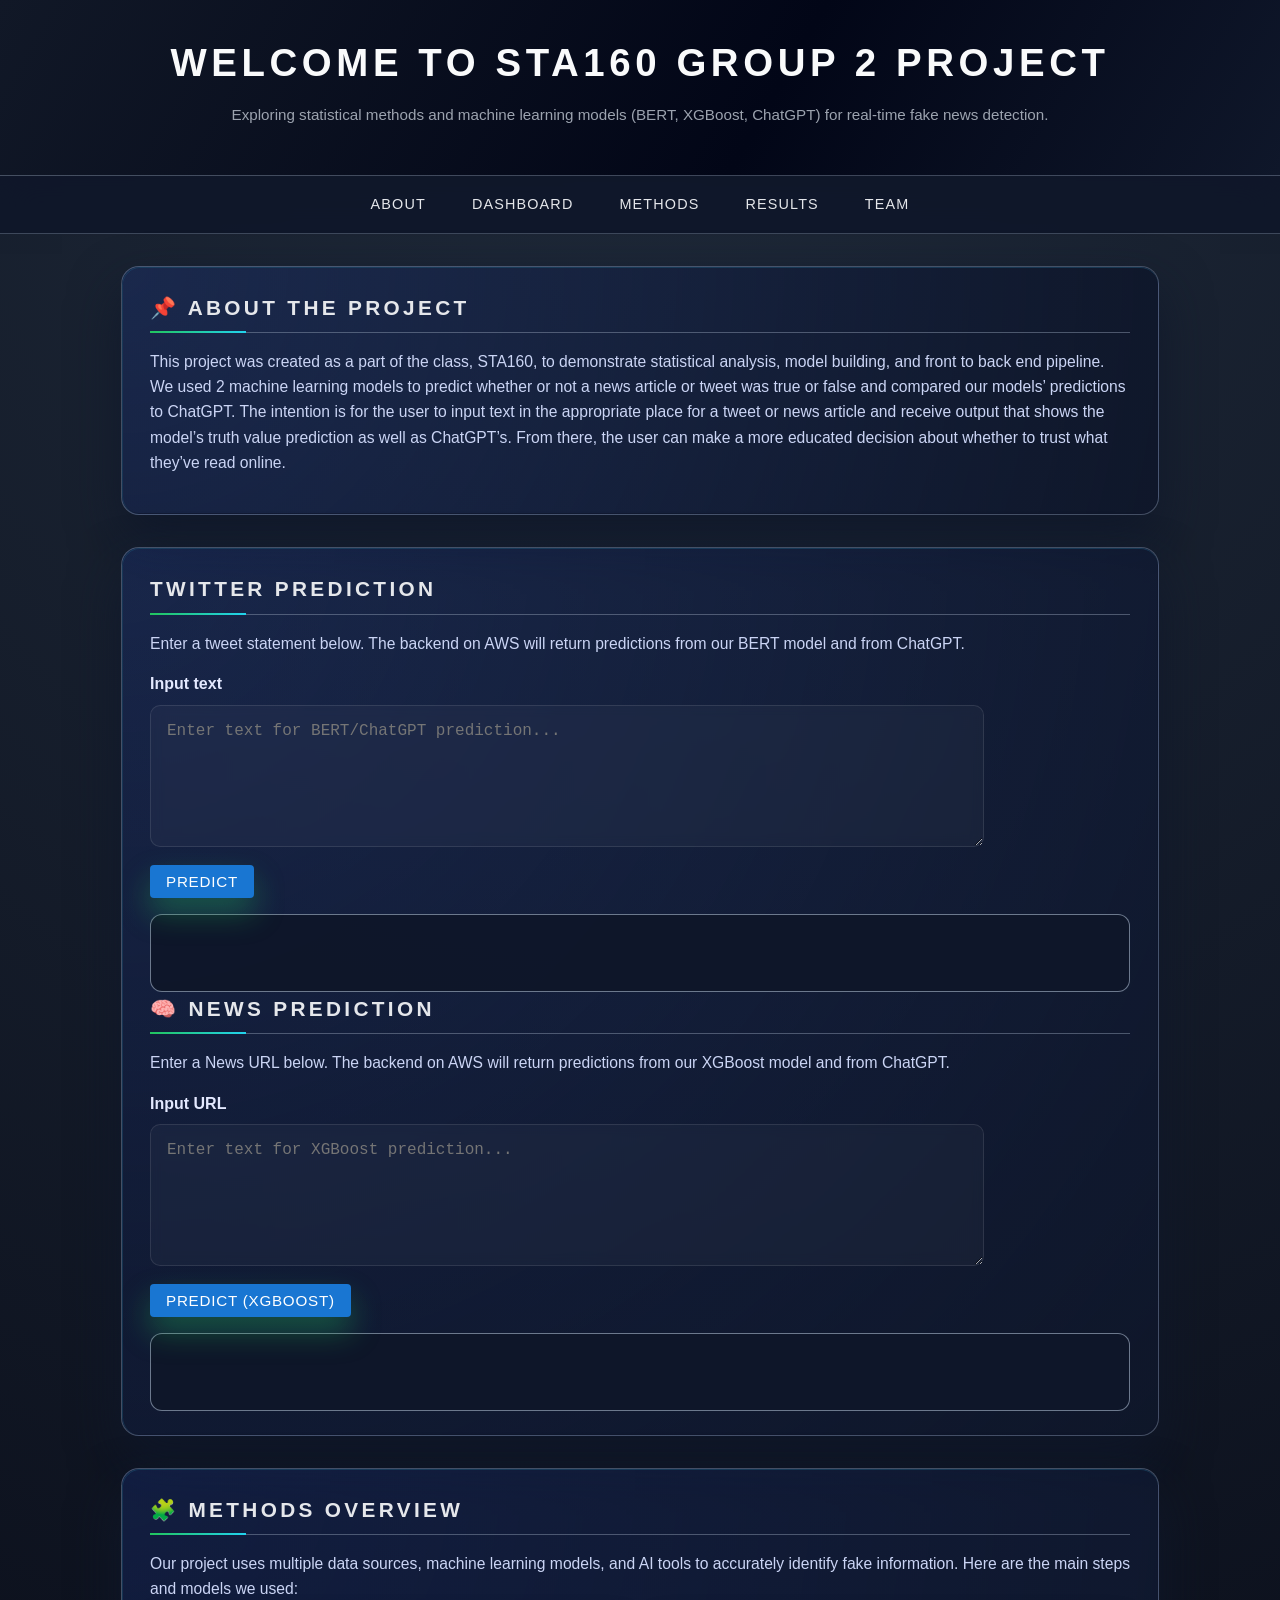
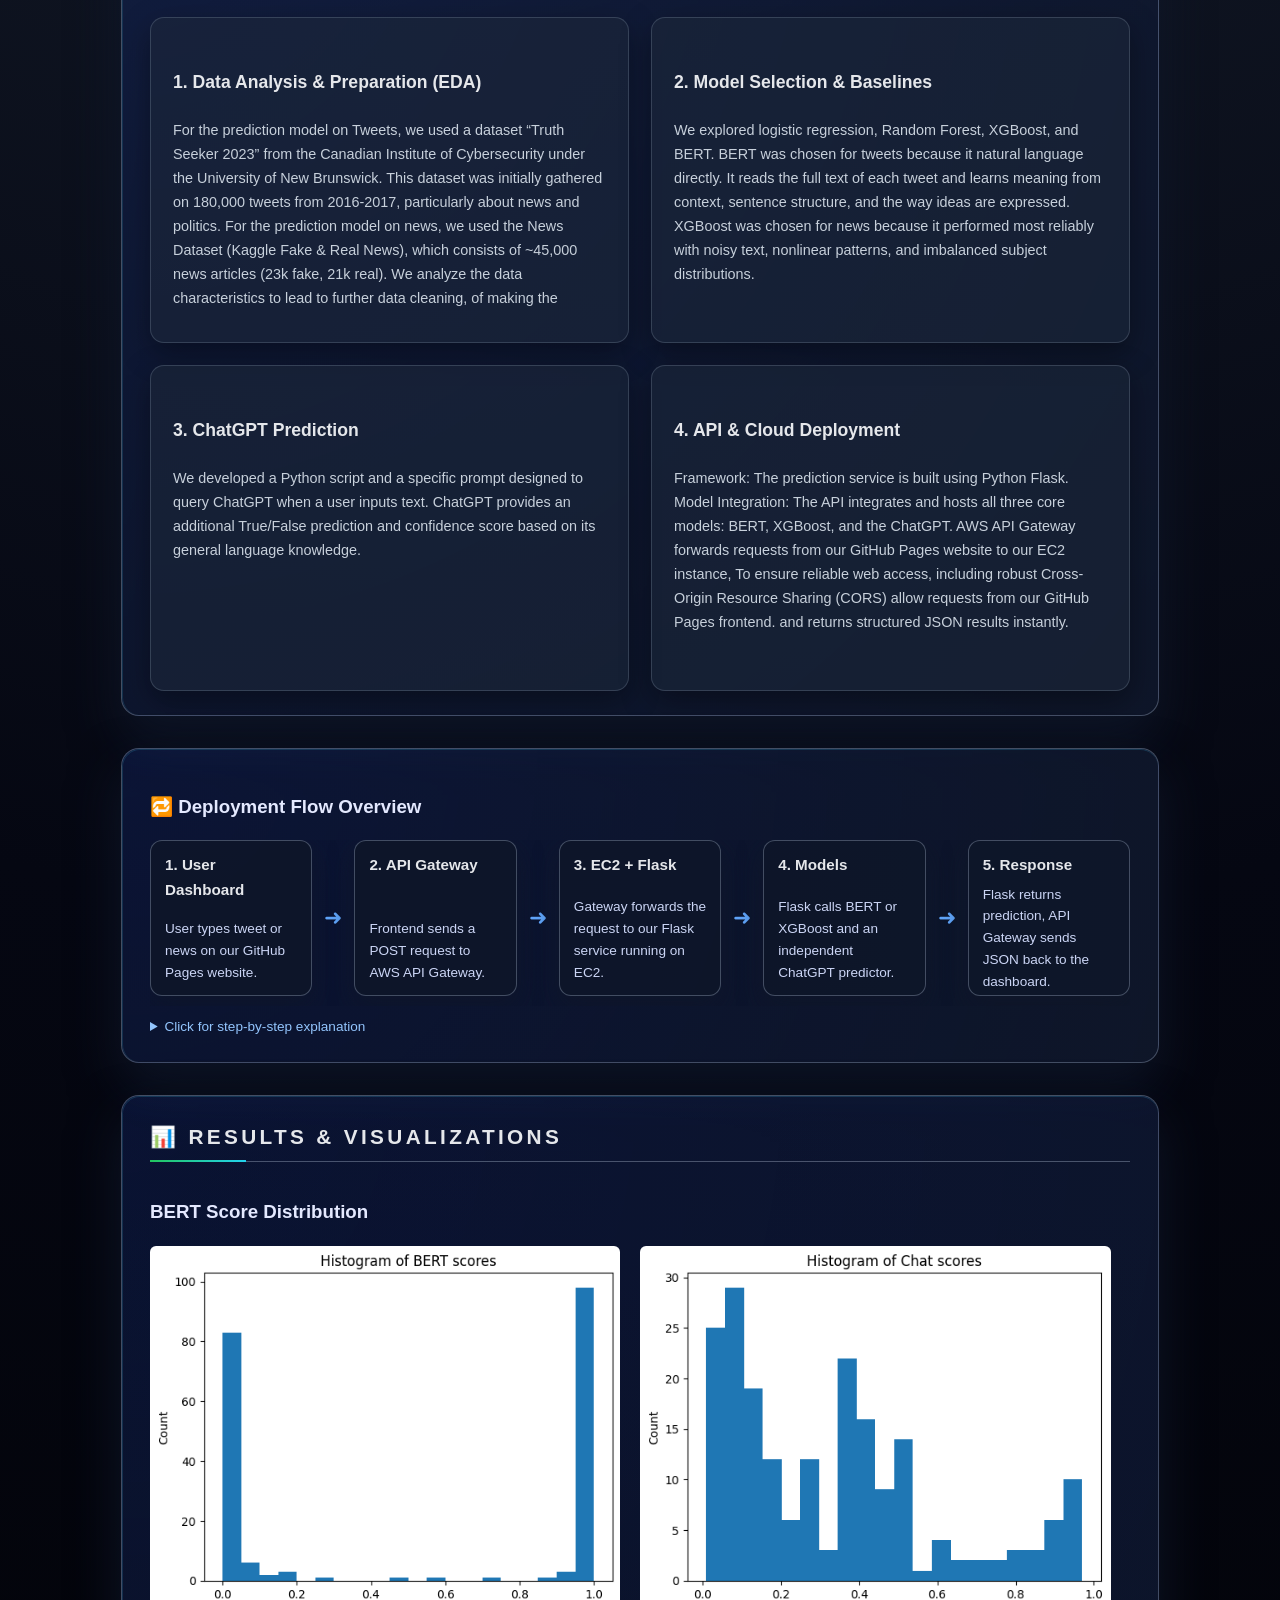
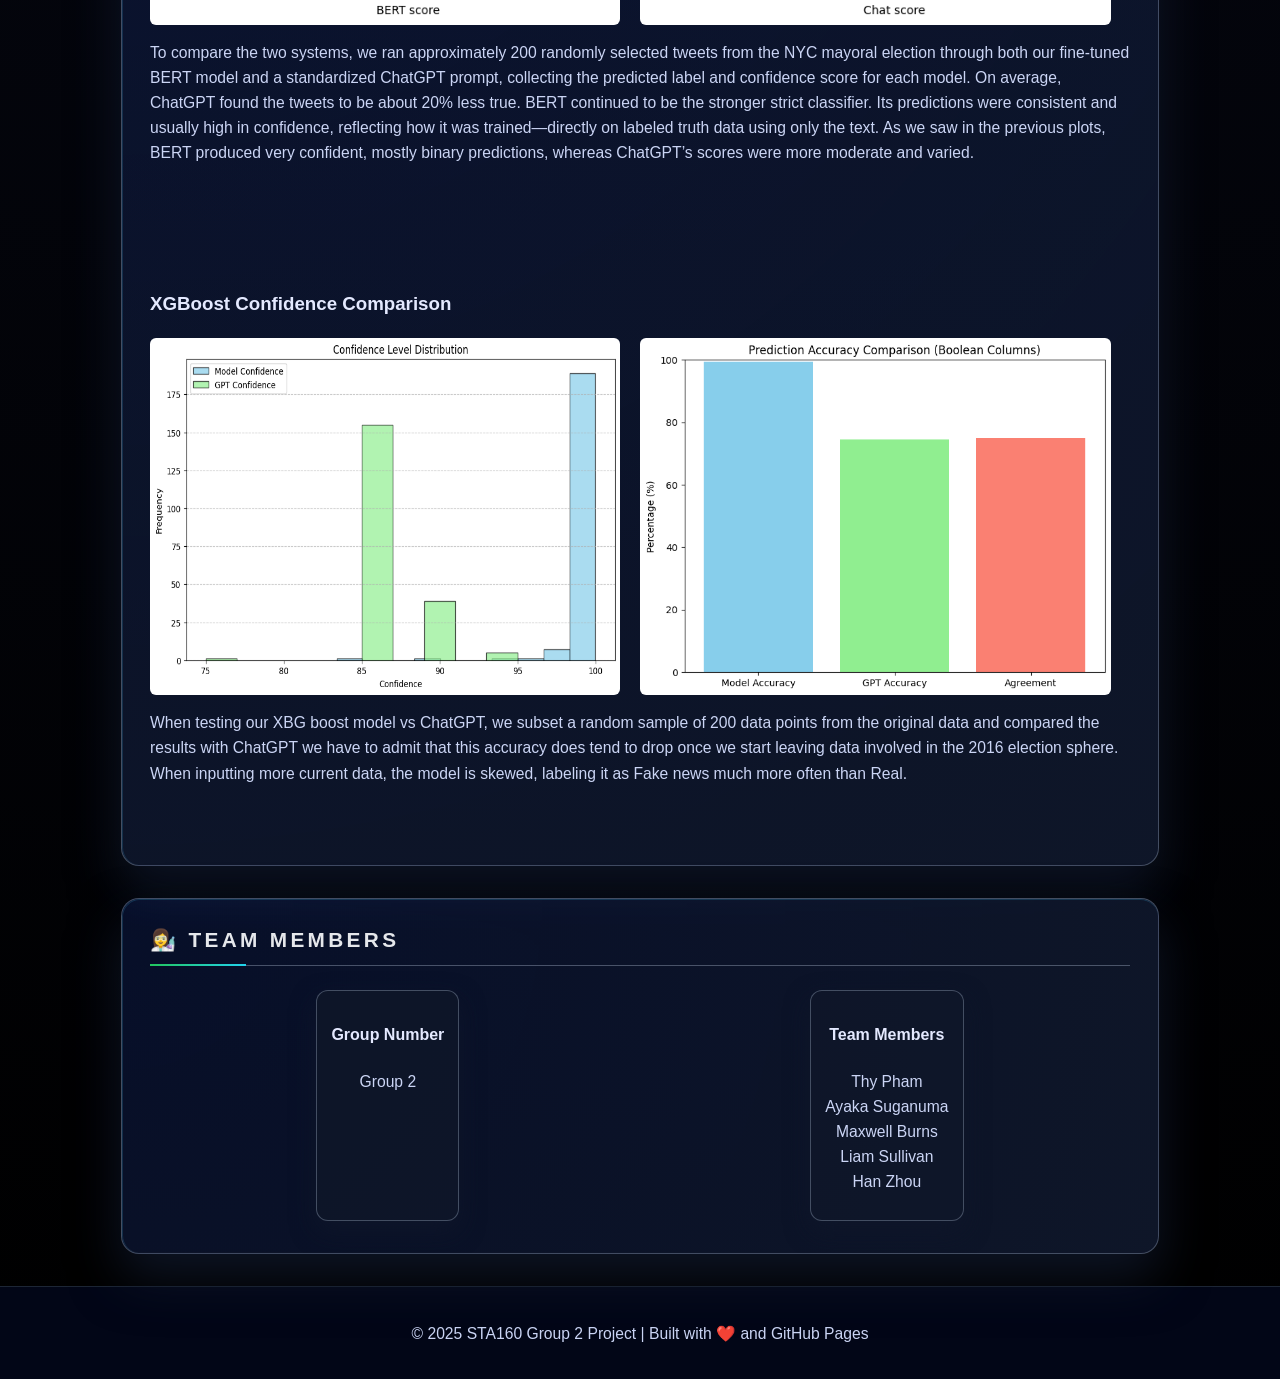
==== commit c3ba7fd8: "Add files via upload" ====
--- a/index.html
+++ b/index.html
@@ -209,8 +209,8 @@
             <h3>BERT Score Distribution</h3>
 
             <div class="img-row">
-                <img src="https://raw.githubusercontent.com/akwve/STA160_Group2_Project/main/BERT%20Score%20histogram.png" alt="BERT Score" />
-                <img src="https://raw.githubusercontent.com/akwve/STA160_Group2_Project/main/BERT%20chat%20Histogram.png" alt="BERT ChatGPT Score" />
+                <img src="BERT%20Score%20histogram.png" alt="BERT Score" />
+                <img src="BERT%20chat%20Histogram.png" alt="BERT ChatGPT Score" />
             </div>
 
             <p class="result-desc">
@@ -227,7 +227,7 @@
             <h3>XGBoost Confidence Comparison</h3>
 
             <div class="img-row">
-                <img src="https://raw.githubusercontent.com/akwve/STA160_Group2_Project/main/XGBoost%20comparison.png"   alt="XGBoost Confidence" />
+                <img src="XGBoost%20CL.png"   alt="XGBoost Confidence" />
                 <img src="XGBoost%20comparison.png" alt="XGBoost Comparison" />
             </div>
 
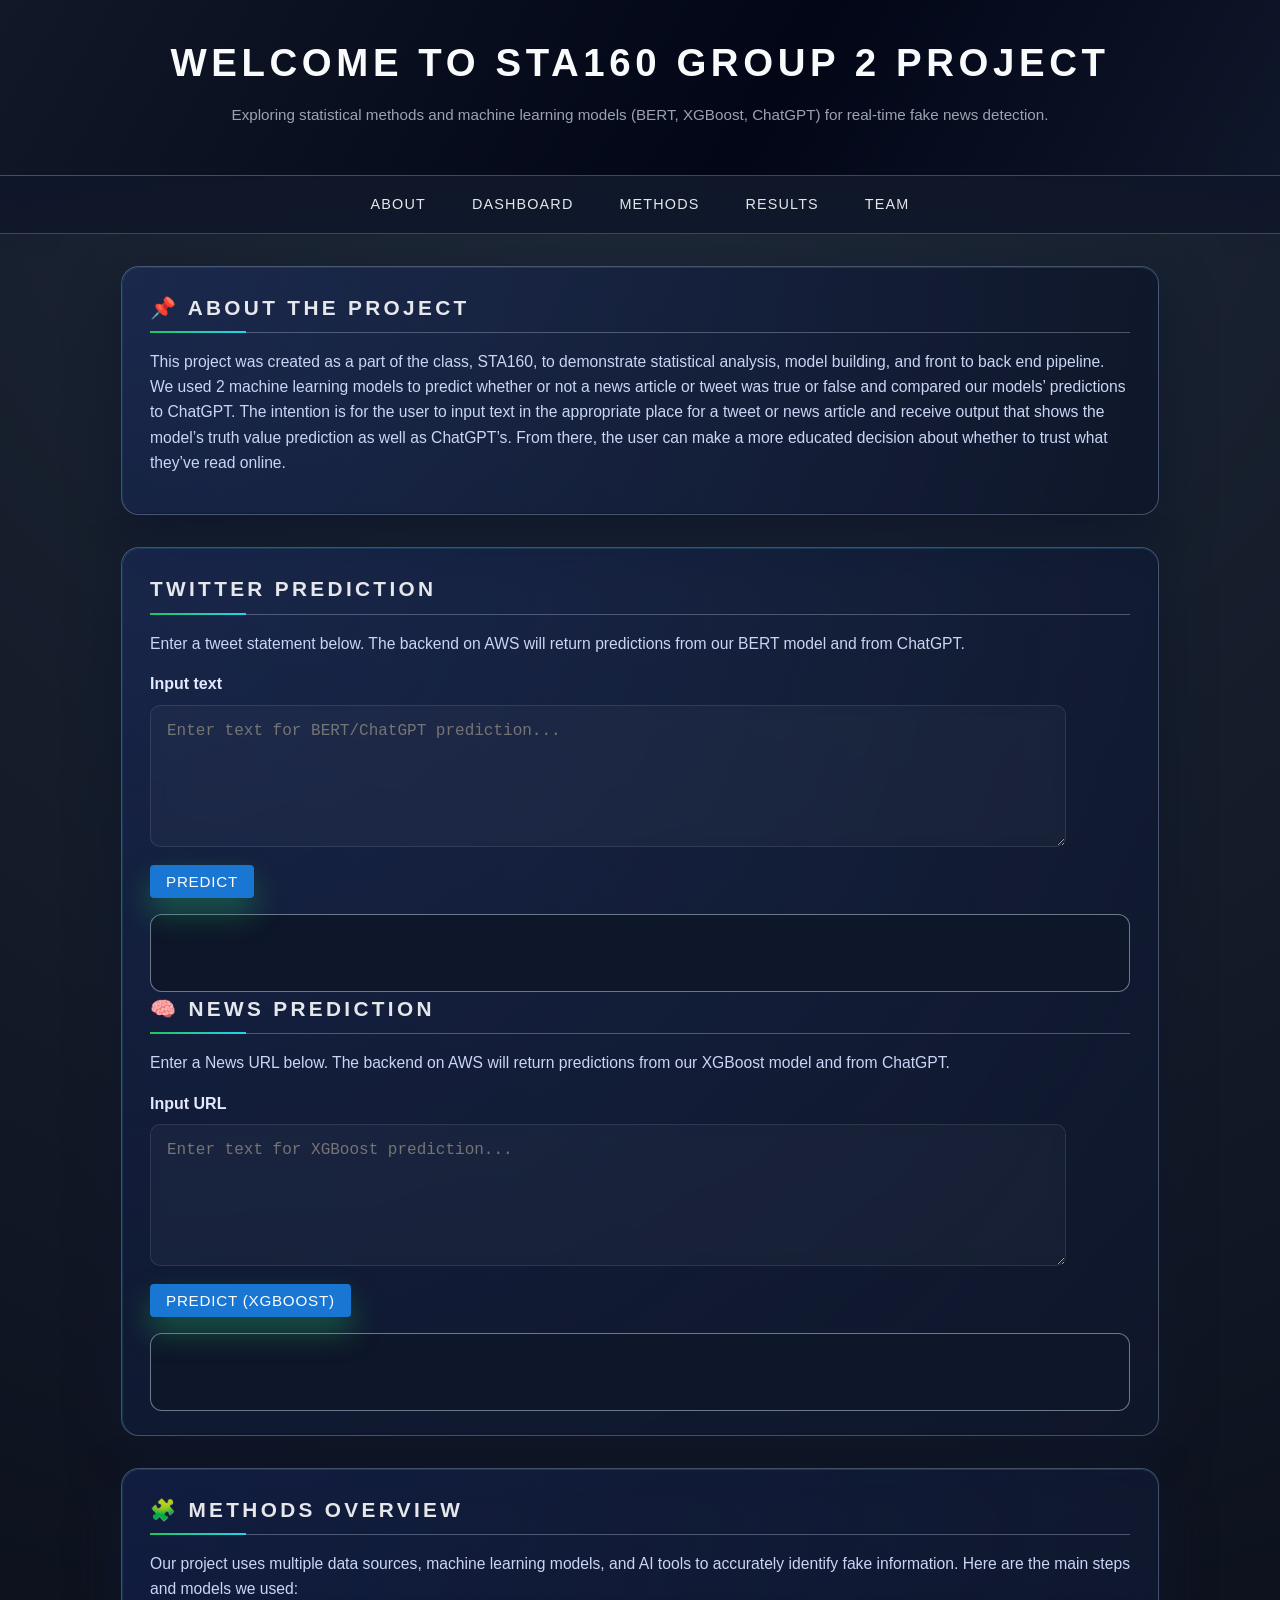
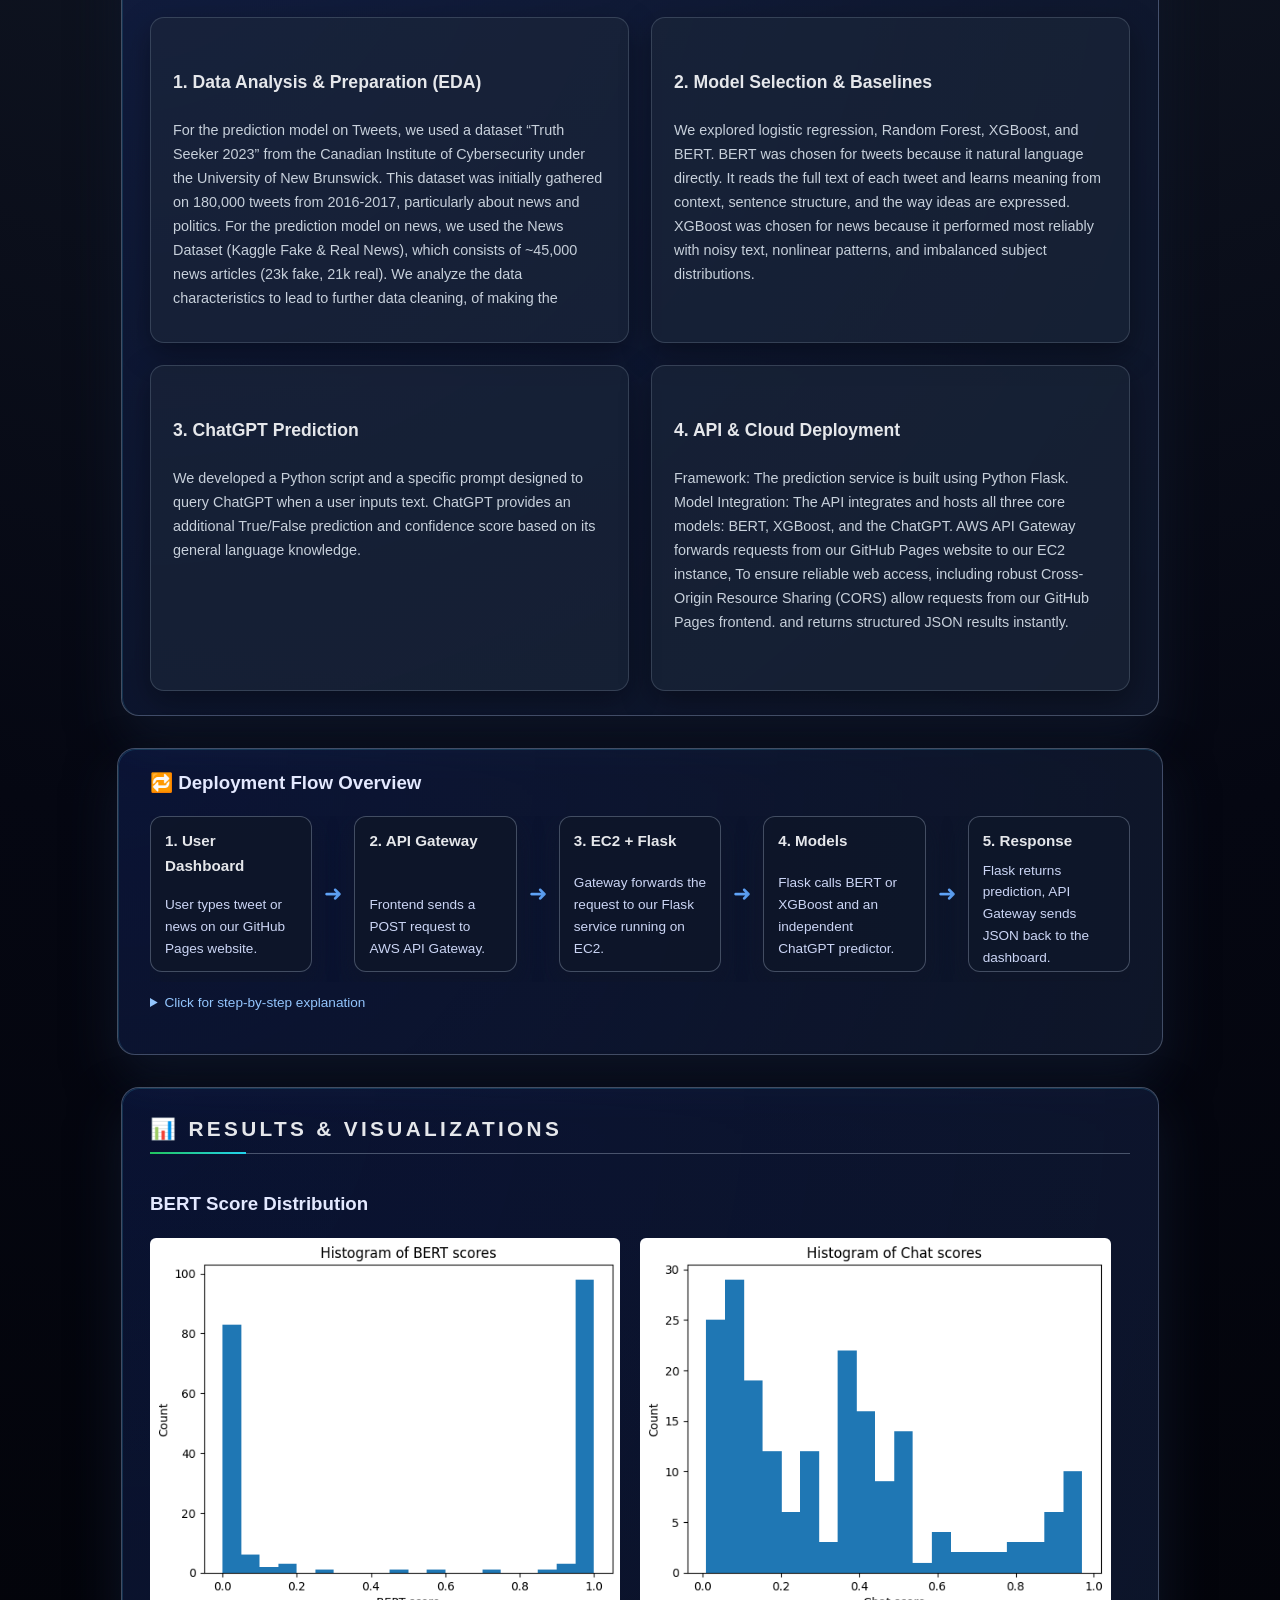
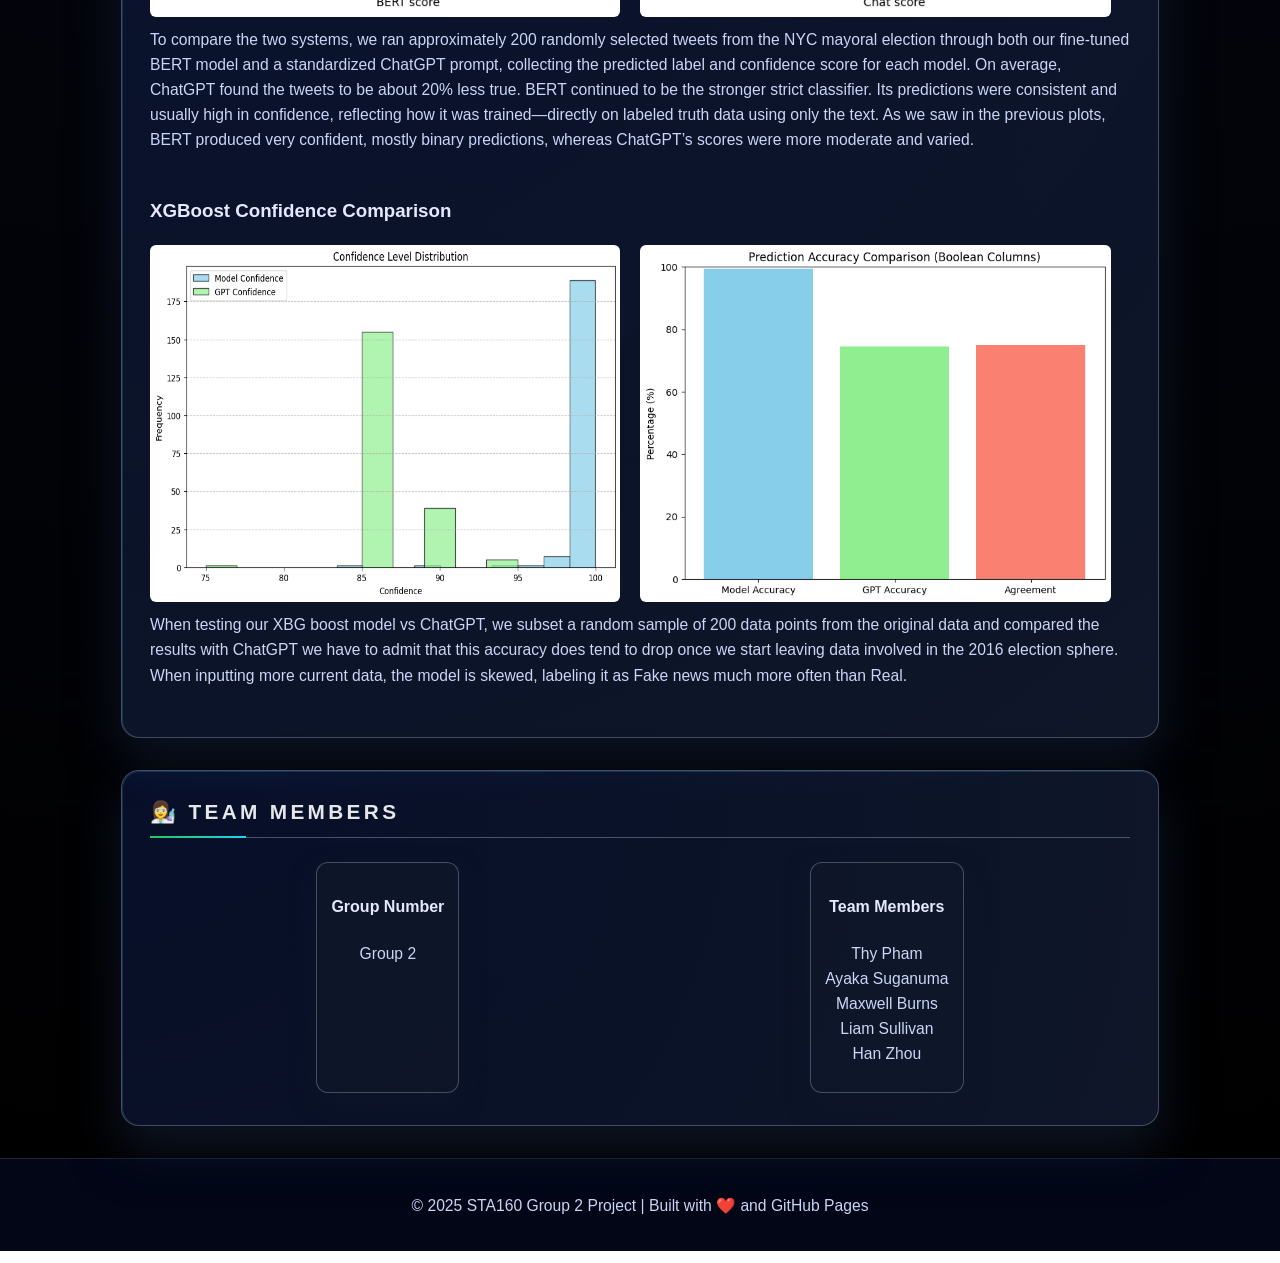
==== commit 4abddc4a: "Add files via upload" ====
--- a/index.html
+++ b/index.html
@@ -46,7 +46,7 @@
   <label for="input-text"><strong>Input text</strong></label><br />
   <textarea id="input-text"
     rows="6"
-    style="width: 100%; max-width: 800px"
+    style="width: 90%; max-width: 1000px"
     placeholder="Enter text for BERT/ChatGPT prediction..."
   ></textarea>
   <br />
@@ -66,7 +66,7 @@
   <label for="input-text"><strong>Input URL</strong></label><br />
   <textarea id="xgb-input"
     rows="6"
-    style="width: 100%; max-width: 800px"
+    style="width: 90%; max-width: 1000px"
     placeholder="Enter text for XGBoost prediction..."
   ></textarea>
   <br />
@@ -221,7 +221,6 @@
                 BERT produced very confident, mostly binary predictions, whereas ChatGPT’s scores were more moderate and varied. 
             </p>
         </div>
-
         <!-- ===== XGBoost Section ===== -->
         <div class="result-block">
             <h3>XGBoost Confidence Comparison</h3>
--- a/styles.css
+++ b/styles.css
@@ -240,7 +240,7 @@
 
 textarea:focus {
     outline: none;
-    border: 1px solid #60a5fa; /* focus 时发蓝光 */
+    border: 1px solid #60a5fa; 
     box-shadow: 0 0 8px #60a5fa55;
 }
 .result-box {
@@ -398,18 +398,20 @@
 /* ===== DEPLOYMENT FLOW SECTION ===== */
 
 .deploy-section {
+  padding: 0 32px 40px
   
 }
 
 .flow-line {
-  display: flex;
-  align-items: stretch;
-  gap: 12px;
-  overflow-x: auto;
-  padding-bottom: 10px;
-  margin-top: 8px;
-}
-
+    display: flex;
+    flex-wrap: nowrap;  
+    gap: 12px;
+    overflow-x: auto;   
+    padding-bottom: 10px;
+    margin-top: 8px;
+
+    -webkit-overflow-scrolling: touch; 
+}
 .flow-step {
   width: 250px;
   height: 130px;
@@ -460,14 +462,17 @@
 }
 
 
+
+/* ===== RESULT SECTION ===== */
 .result-grid {
     display: flex;
     flex-direction: column;
-    gap: 50px;
+    gap: 0;
 }
 
 .result-block {
-    margin-bottom: 40px;
+    margin-top: 0;  
+    margin-bottom: 10px;
 }
 
 .img-row {
@@ -482,6 +487,41 @@
 }
 
 .result-desc {
-    margin-top: 15px;
+    margin-top: 10px;
     line-height: 1.6;
 }
+
+/* ===== DEPLOYMENT FLOW SECTION（phone） ===== */
+@media (max-width: 900px) {
+  .flow-line {
+    flex-direction: column;
+    align-items: stretch;
+    overflow-x: visible; 
+    gap: 10px;
+  }
+
+
+  .flow-step {
+    width: 90%;
+    height: auto;
+    padding: 12px 16px;
+
+  }
+
+
+  .flow-title {
+    font-size: 0.9rem;
+    margin-bottom: 4px;
+  }
+
+  .flow-desc {
+    font-size: 0.8rem;
+  }
+
+  .flow-arrow {
+    align-self: center;
+    font-size: 1.2rem;
+    margin: 4px 0;
+    transform: rotate(90deg);  
+  }
+}
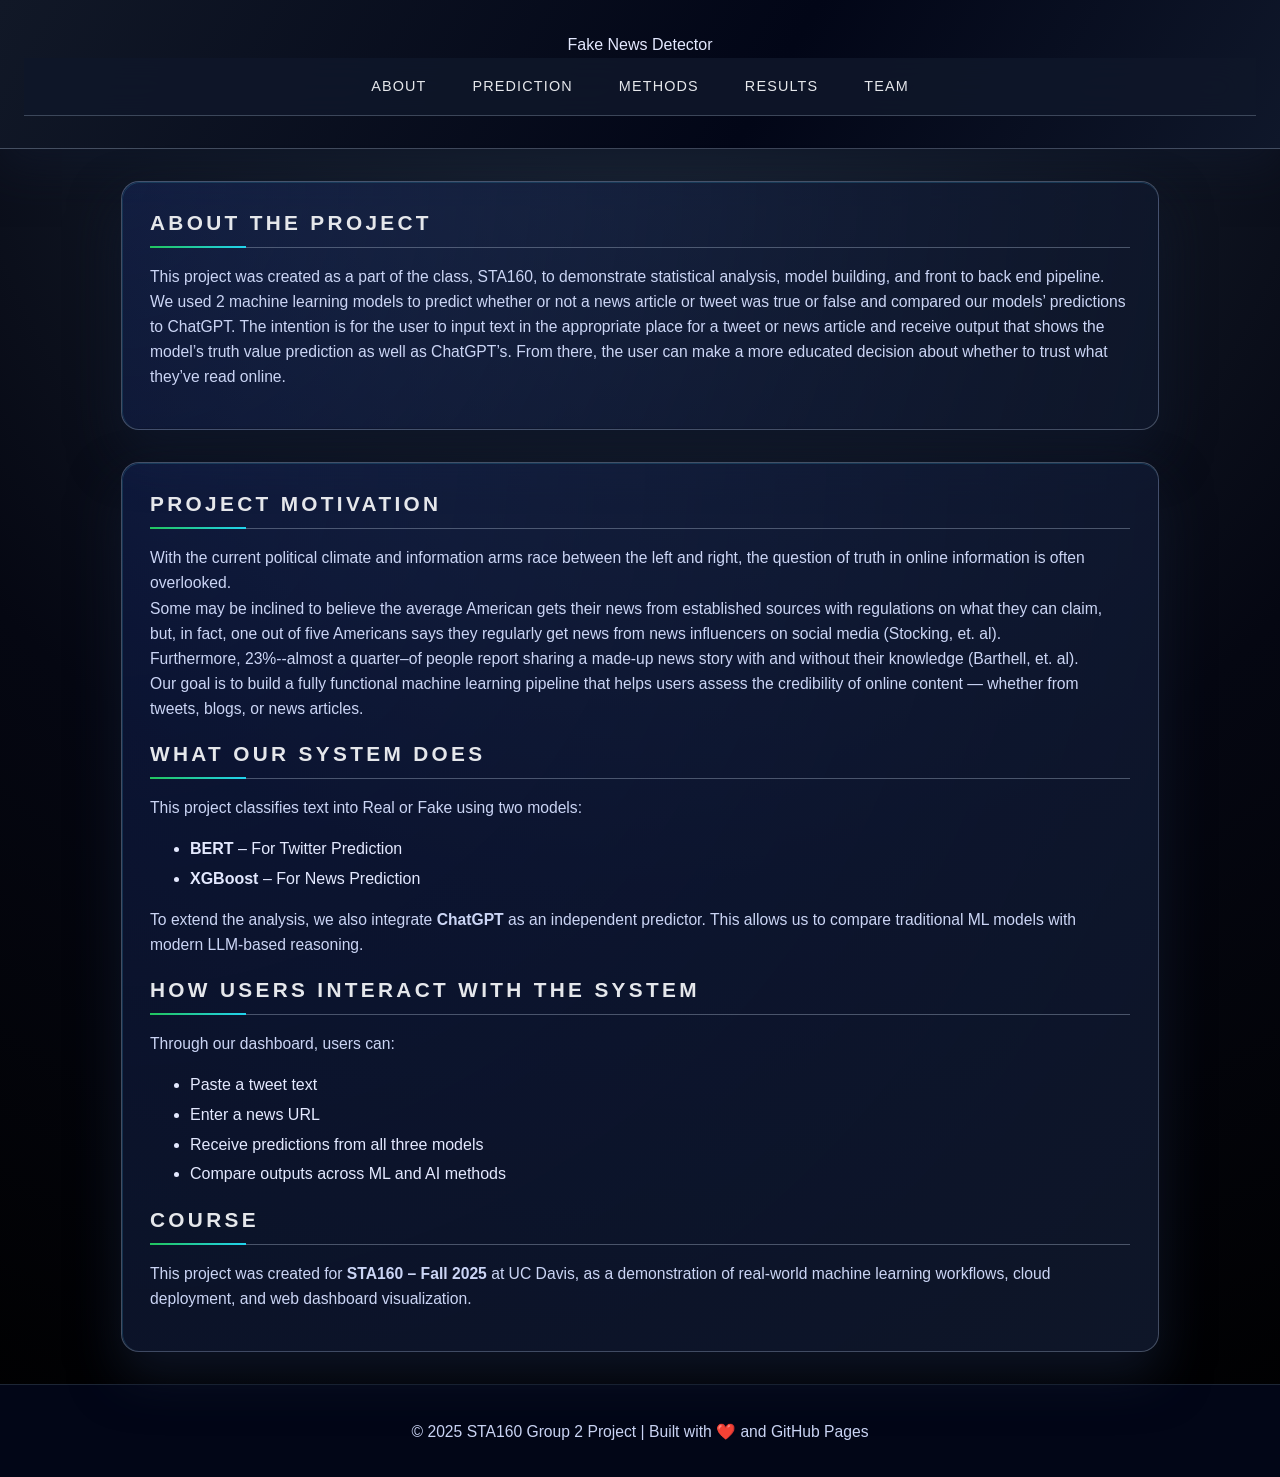
==== commit 13ec901a: "Add files via upload" ====
--- a/index.html
+++ b/index.html
@@ -1,30 +1,35 @@
 <!DOCTYPE html>
 <html lang="en">
 <head>
-  <meta charset="UTF-8" />
-  <meta name="viewport" content="width=device-width, initial-scale=1.0"/>
-  <title>STA160 Project Demo</title>
-  <link rel="stylesheet" href="styles.css" />
+    <meta charset="UTF-8" />
+    <meta name="viewport" content="width=device-width, initial-scale=1.0" />
+    <title>Fake News Detector – STA160 Group 2</title>
+    <link rel="stylesheet" href="styles.css" />
 </head>
+
 <body>
-  <!-- ======= Header ======= -->
-  <header>
-    <h1>Welcome to STA160 Group 2 Project</h1>
-    <p>Exploring statistical methods and machine learning models (BERT, XGBoost, ChatGPT) for real-time fake news detection.</p>
-  </header>
+<!-- ================= Header Navigation ================= -->
+<header class="top-bar">
+    <div class="brand">
+        <span class="brand-icon"></span>
+        <span class="brand-name">Fake News Detector</span>
+    </div>
 
-  <!-- ======= Navigation ======= -->
-  <nav>
-    <a href="#about">About</a>
-    <a href="#dashboard">Dashboard</a>
-    <a href="#methods">Methods</a>
-    <a href="#results">Results</a>
-    <a href="#team">Team</a>
-  </nav>
+    <nav class="main-nav">
+        <a href="index.html" class="nav-link active">About</a>
+        <a href="dashboard.html" class="nav-link">prediction</a>
+        <a href="methods.html" class="nav-link">Methods</a>
+        <a href="results.html" class="nav-link">Results</a>
+        <a href="team.html" class="nav-link">Team</a>
+    </nav>
 
-  <!-- ======= About Section ======= -->
-  <section id="about">
-    <h2>📌 About the Project</h2>
+</header>
+
+
+<!-- ================= About Section ================= -->
+<section id="about" class="content-section">
+    <h2>About the Project</h2>
+
     <p>
       This project was created as a part of the class, STA160, to demonstrate statistical analysis, model building, 
       and front to back end pipeline. We used 2 machine learning models to predict whether or not a news article or 
@@ -33,325 +38,63 @@
       prediction as well as ChatGPT’s. From there, the user can make a more educated decision about whether to trust 
       what they’ve read online.
     </p>
-  </section>
-
-   <!-- ======= Dashboard Section ======= -->
-   <section id="dashboard">
-  <h2>Twitter Prediction</h2>
-  <p style="text-align:center; color:#555;">
-  <p> Enter a tweet statement below. The backend on AWS will return predictions from our BERT model and from ChatGPT.
-  </p>
-  
-  <!-- BERT + ChatGPT -->
-  <label for="input-text"><strong>Input text</strong></label><br />
-  <textarea id="input-text"
-    rows="6"
-    style="width: 90%; max-width: 1000px"
-    placeholder="Enter text for BERT/ChatGPT prediction..."
-  ></textarea>
-  <br />
-  <button
-    id="predict-btn"
-    style="margin-top: 10px; padding: 8px 16px; background: #1976d2; color: white; border: none; border-radius: 4px">
-    Predict
-  </button>    
-
-  <div id="predict-result"class="result-box"></div>
-<!-- XGBoost Section -->
-  <h2>🧠 News Prediction</h2>
-  <p style="text-align:center; color:#555;">
-  <p> Enter a News  URL below. The backend on AWS will return predictions from our XGBoost model and from ChatGPT.
-  </p>
-    
-  <label for="input-text"><strong>Input URL</strong></label><br />
-  <textarea id="xgb-input"
-    rows="6"
-    style="width: 90%; max-width: 1000px"
-    placeholder="Enter text for XGBoost prediction..."
-  ></textarea>
-  <br />
-  <button
-    id="xgb-btn"
-    style="margin-top: 10px; padding: 8px 16px; background: #1976d2; color: white; border: none; border-radius: 4px">
-    Predict (XGBoost)
-  </button>
-
-  <div id="xgb-result" class="result-box"></div>
-</section>
-
-  <!-- ======= Methods Section ======= -->
-    
-  <section id="methods" class="methods-section">
-    <h2 class="methods-title">🧩 Methods Overview</h2>
-    <p class="methods-intro">
-      Our project uses multiple data sources, machine learning models, and AI tools to accurately identify fake information. 
-      Here are the main steps and models we used:
-    </p>
-    
-    <div class="methods-grid">
-
-      <!-- Card 1 -->
-        <div class="method-card">
-            <div class="method-icon"></div>
-            <h3>1. Data Analysis & Preparation (EDA)</h3>
-            <p>
-                For the prediction model on Tweets, we used a dataset “Truth Seeker 2023” from the Canadian Institute of Cybersecurity under the University of New Brunswick. 
-                This dataset was initially gathered on 180,000 tweets from 2016-2017, particularly about news and politics.  
-                For the prediction model on news, we used the News Dataset (Kaggle Fake & Real News), which consists of ~45,000 news articles (23k fake, 21k real). 
-                We analyze the data characteristics to lead to further data cleaning, of making the subject column consistent, unifying letter case, tokenizing text, and removing common words. 
-            </p>
-        </div>
-
-      <!-- Card 2 -->
-        <div class="method-card">
-            <div class="method-icon"></div>
-            <h3>2. Model Selection & Baselines</h3>
-            <p>
-                We explored logistic regression, Random Forest, XGBoost, and BERT.  
-                BERT was chosen for tweets because it natural language directly.
-                It reads the full text of each tweet and learns meaning from context, sentence structure, and the way ideas are expressed. 
-                XGBoost was chosen for news because it performed most reliably with noisy text, nonlinear patterns,  
-                and imbalanced subject distributions.
-            </p>
-        </div>
-
-      <!-- Card 3 -->
-        <div class="method-card">
-            <div class="method-icon"></div>
-            <h3>3. ChatGPT Prediction</h3>
-            <p>
-                We developed a  Python script and a specific prompt designed to query ChatGPT when a user inputs text. 
-                ChatGPT provides an additional True/False prediction and confidence score based on its general language knowledge.
-            </p>
-        </div>
-
-      <!-- Card 4 -->
-        <div class="method-card">
-            <div class="method-icon"></div>
-            <h3>4. API & Cloud Deployment</h3>
-            <p>
-                Framework: The prediction service is built using Python Flask.
-                Model Integration: The API integrates and hosts all three core models: BERT, XGBoost, and the ChatGPT. 
-                AWS API Gateway forwards requests from our GitHub Pages website to our EC2 instance, 
-                To ensure reliable web access, including robust Cross-Origin Resource Sharing (CORS) allow requests from our GitHub Pages frontend. 
-                and returns structured JSON results instantly.
-            </p>
-        </div>
-
-   </section>
-   
-
-
-
-      <!-- Horizontal Deployment Flow Diagram -->
-  <section class="deploy-section">
-    <h3>🔁 Deployment Flow Overview</h3>
-    <div class="flow-line">
-      <div class="flow-step">
-        <div class="flow-title">1. User Dashboard</div>
-        <div class="flow-desc">User types tweet or news on our GitHub Pages website.</div>
-      </div>
-      <div class="flow-arrow">➜</div>
-
-      <div class="flow-step">
-        <div class="flow-title">2. API Gateway</div>
-        <div class="flow-desc">Frontend sends a POST request to AWS API Gateway.</div>
-      </div>
-      <div class="flow-arrow">➜</div>
-
-      <div class="flow-step">
-        <div class="flow-title">3. EC2 + Flask</div>
-        <div class="flow-desc">Gateway forwards the request to our Flask service running on EC2.</div>
-      </div>
-      <div class="flow-arrow">➜</div>
-
-      <div class="flow-step">
-        <div class="flow-title">4. Models</div>
-        <div class="flow-desc">
-          Flask calls BERT or XGBoost and an independent ChatGPT predictor.
-        </div>
-      </div>
-      <div class="flow-arrow">➜</div>
-
-      <div class="flow-step">
-        <div class="flow-title">5. Response</div>
-        <div class="flow-desc">
-          Flask returns prediction, API Gateway sends JSON back to the dashboard.
-        </div>
-      </div>
-    </div>
-
-
-    <details class="flow-details">
-      <summary>Click for step-by-step explanation</summary>
-      <ol>
-        <li><strong>User Input:</strong> The user enters a tweet or news article in the dashboard textarea.</li>
-        <li><strong>HTTP Request:</strong> JavaScript sends a JSON POST request to AWS API Gateway</li>
-        <li><strong>Routing:</strong> API Gateway forwards the request to our Flask endpoint on the EC2 instance.</li>
-        <li><strong>Run the Models:</strong> The server reads your text and uses our trained models (BERT / XGBoost) plus a ChatGPT predictor to detect whether it looks real or fake</li>
-        <li><strong>Get the Result:</strong> The server sends back a clean, structured answer with the prediction and a confidence score.</li>
-        <li><strong>Dashboard Update:</strong> Our website displays the result for you — including the label, confidence, and the ChatGPT-style explanation.</li>
-      </ol>
-    </details>
-  </div>
-
-  </section>
-
-
-  <!-- ======= Results Section ======= -->
-  <section id="results">
-    <h2>📊 Results & Visualizations</h2>
-
-    <div class="result-grid">
-
-        <!-- ===== BERT Section ===== -->
-        <div class="result-block">
-            <h3>BERT Score Distribution</h3>
-
-            <div class="img-row">
-                <img src="BERT%20Score%20histogram.png" alt="BERT Score" />
-                <img src="BERT%20chat%20Histogram.png" alt="BERT ChatGPT Score" />
-            </div>
-
-            <p class="result-desc">
-                To compare the two systems, we ran approximately 200 randomly selected tweets from the NYC mayoral election through both our fine-tuned BERT model and a standardized ChatGPT prompt, 
-                collecting the predicted label and confidence score for each model. On average, ChatGPT found the tweets to be about 20% less true.
-                BERT continued to be the stronger strict classifier. Its predictions were consistent and usually high in confidence, 
-                reflecting how it was trained—directly on labeled truth data using only the text. As we saw in the previous plots, 
-                BERT produced very confident, mostly binary predictions, whereas ChatGPT’s scores were more moderate and varied. 
-            </p>
-        </div>
-        <!-- ===== XGBoost Section ===== -->
-        <div class="result-block">
-            <h3>XGBoost Confidence Comparison</h3>
-
-            <div class="img-row">
-                <img src="XGBoost%20CL.png"   alt="XGBoost Confidence" />
-                <img src="XGBoost%20comparison.png" alt="XGBoost Comparison" />
-            </div>
-
-            <p class="result-desc">
-                When testing our XBG boost model vs ChatGPT, we subset a random sample of 200 data points from the original data and compared the results with ChatGPT
-                we have to admit that this accuracy does tend to drop once we start leaving data involved in the 2016 election sphere. When inputting more current data, the model is skewed, labeling it as Fake news much more often than Real. 
-            </p>
-        </div>
-
-    </div>
 </section>
 
 
-</div>
+<!-- ================= About Content ================= -->
+<section class="content-section">
+
+    <h2>Project Motivation</h2>
+    <p>
+       With the current political climate and information arms race between the left and right, the question of truth in online information is often overlooked. 
+       <br>Some may be inclined to believe the average American gets their news from established sources with regulations on what they can claim, but, in fact, one out of five Americans says they regularly get news from news influencers on social media (Stocking, et. al). 
+       <br>Furthermore, 23%--almost a quarter–of people report sharing a made-up news story with and without their knowledge (Barthell, et. al).
+
+       <br>Our goal is to build a fully functional machine learning pipeline that helps users 
+        assess the credibility of online content — whether from tweets, blogs, or news articles.
+    </p>
 
 
+    <h2>What Our System Does</h2>
+    <p>
+        This project classifies text into Real or Fake using two models:
+    </p>
+
+    <ul>
+        <li><strong>BERT</strong> – For Twitter Prediction</li>
+        <li><strong>XGBoost</strong> – For News Prediction</li>
+    </ul>
+
+    <p>
+        To extend the analysis, we also integrate <strong>ChatGPT</strong> as an independent predictor.  
+        This allows us to compare traditional ML models with modern LLM-based reasoning.
+    </p>
 
 
+    <h2>How Users Interact With the System</h2>
+    <p>
+        Through our dashboard, users can:
+    </p>
 
-  </section>
+    <ul>
+        <li>Paste a tweet text</li>
+        <li>Enter a news URL </li>
+        <li>Receive predictions from all three models</li>
+        <li>Compare outputs across ML and AI methods</li>
+    </ul>
 
 
-  <!-- ======= Team Section ======= -->
-  <section id="team">
-    <h2>👩‍🔬 Team Members</h2>
-    <div class="team">
-      <div class="member">
-        <h4>Group Number</h4>
-        <p>Group 2</p>
-      </div>
-      <div class="member">
-        <h4>Team Members</h4>
-        <p>Thy Pham<br> Ayaka Suganuma<br> Maxwell Burns<br> Liam Sullivan<br> Han Zhou</p>
-      </div>
-    </div>
-  </section>
+    <h2>Course</h2>
+    <p>
+        This project was created for <strong>STA160 – Fall 2025</strong> at UC Davis, as a demonstration 
+        of real-world machine learning workflows, cloud deployment, and web dashboard visualization.  
+    </p>
 
-  <!-- ======= Footer ======= -->
-  <footer>
+</section>
+
+<footer>
     <p>© 2025 STA160 Group 2 Project | Built with ❤️ and GitHub Pages</p>
   </footer>
-  <script>
-  const API_URL = "https://fb7tcn8sya.execute-api.us-east-2.amazonaws.com/prod/predict";  
 
-  const btn = document.getElementById("predict-btn");
-  const input = document.getElementById("input-text");
-  const resultDiv = document.getElementById("predict-result");
-
-  btn.addEventListener("click", async () => {
-    const text = input.value.trim();
-    if (!text) {
-      resultDiv.textContent = "⚠️ Please enter some text.";
-      return;
-    }
-
-    btn.disabled = true;
-    resultDiv.textContent = "⏳ Predicting...";
-
-    try {
-      const res = await fetch(API_URL, {
-        method: "POST",
-        mode: "cors",
-        headers: { "Content-Type": "application/json" },
-        body: JSON.stringify({ text: text })
-      });
-      
-      const data = await res.json();
-
-
-      resultDiv.textContent =
-        `BERT prediction: ${data.bert_label} (confidence: ${data.bert_confidence})\n` +
-        `ChatGPT: ${data.gpt_label}`;
-    } catch (err) {
-      console.error(err);
-      resultDiv.textContent = "❌ Error: " + err.message;
-    } finally {
-      btn.disabled = false;
-    }
-  });
-</script>
-  
-<script>
-  
-  const XGB_URL = "https://fb7tcn8sya.execute-api.us-east-2.amazonaws.com/prod/predict_xgb";
-
-  const xgbBtn   = document.getElementById("xgb-btn");
-  const xgbInput = document.getElementById("xgb-input");
-  const xgbOut   = document.getElementById("xgb-result");
-
-  xgbBtn.addEventListener("click", async () => {
-    const text = xgbInput.value.trim();
-    if (!text) {
-      xgbOut.textContent = "⚠️ Please enter some text.";
-      return;
-    }
-
-    xgbBtn.disabled = true;
-    xgbOut.textContent = "⏳ Predicting (XGBoost)...";
-
-    try {
-      const res = await fetch(XGB_URL, {
-        method: "POST",
-        mode: "cors",
-        headers: { "Content-Type": "application/json" },
-        body: JSON.stringify({ text })
-      });
-
-      if (!res.ok) {
-        const t = await res.text();
-        throw new Error(`HTTP ${res.status} — ${t.slice(0,150)}`);
-      }
-
-      const data = await res.json(); // { xgb_label, xgb_confidence }
-      const conf = (data.xgb_confidence == null) ? "n/a" : data.xgb_confidence;
-      const gptLabel = data.gpt_label || "N/A"; //
-      
-      xgbOut.textContent = `XGBoost: ${data.xgb_label} (confidence: ${conf})\n` + 
-      `ChatGPT: ${gptLabel}`;
-    } catch (err) {
-      console.error(err);
-      xgbOut.textContent = "❌ " + err.message;
-    } finally {
-      xgbBtn.disabled = false;
-    }
-  });
-</script>
 </body>
-</html>+</html>
--- a/styles.css
+++ b/styles.css
@@ -413,7 +413,6 @@
     -webkit-overflow-scrolling: touch; 
 }
 .flow-step {
-  width: 250px;
   height: 130px;
   padding: 12px 14px;
   border-radius: 12px;
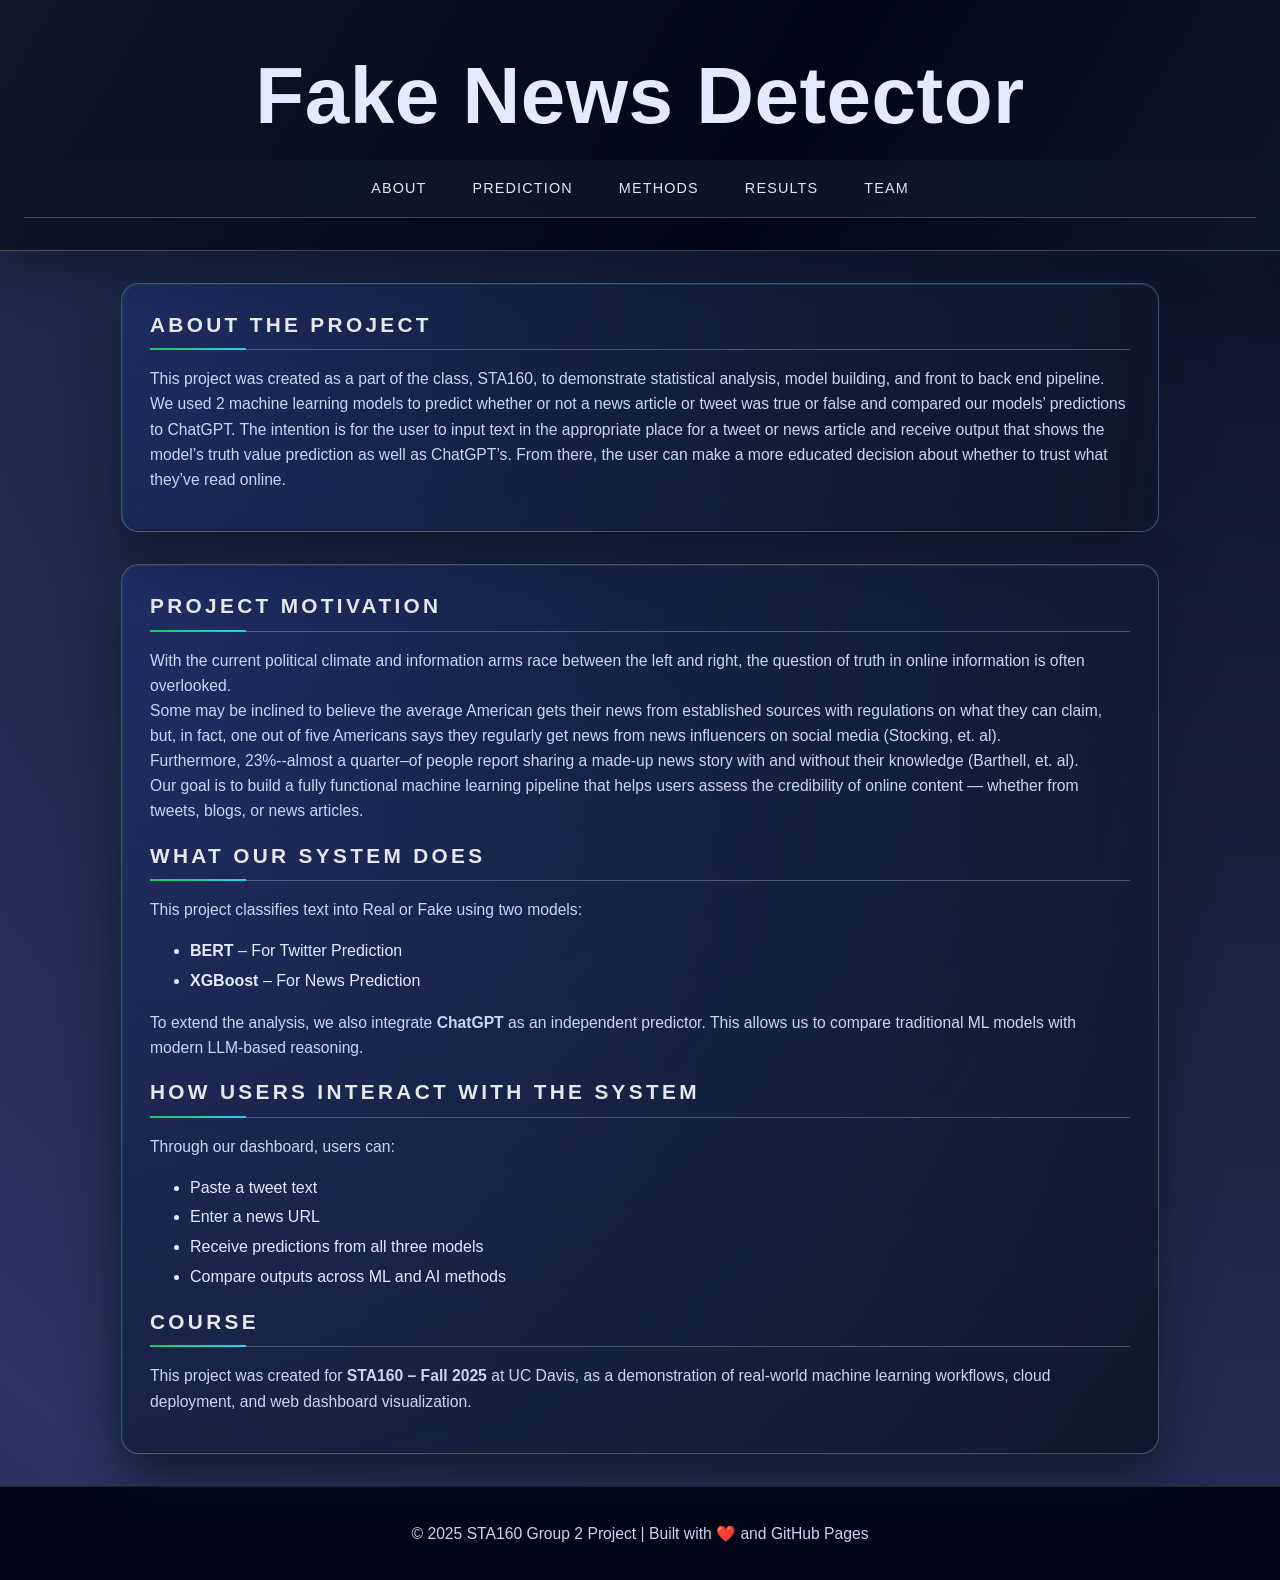
==== commit 2eb385e7: "Add files via upload" ====
--- a/index.html
+++ b/index.html
@@ -96,5 +96,28 @@
     <p>© 2025 STA160 Group 2 Project | Built with ❤️ and GitHub Pages</p>
   </footer>
 
+  <script>
+document.addEventListener("DOMContentLoaded", () => {
+  const navLinks = document.querySelectorAll(".nav-link");
+
+  navLinks.forEach(link => {
+    link.addEventListener("click", (e) => {
+      const url = link.getAttribute("href");
+
+
+      if (!url || url.startsWith("http")) return;
+
+      e.preventDefault();
+      document.body.classList.add("is-exiting");
+
+      
+      setTimeout(() => {
+        window.location.href = url;
+      }, 150); 
+    });
+  });
+});
+</script>
+
 </body>
 </html>
--- a/styles.css
+++ b/styles.css
@@ -2,10 +2,52 @@
   font-family: "Inter", -apple-system, BlinkMacSystemFont, "Helvetica Neue", Arial, sans-serif;
   margin: 0;
   padding: 0;
-  background: radial-gradient(circle at top, #1f2a3a 0%, #050712 55%, #000000 100%);
+
+
+  background: radial-gradient(circle at top, #091021 0%, #2d3362 55%, #010a1e 100%);
+  background-size: 200% 200%;          
+
+
+  animation: bgMove 3s ease infinite,
+  pageFadeIn 0.3s ease-in-out forwards;
+
   color: #e4e9ff;
   line-height: 1.6;
-}
+
+  opacity: 0;
+  transform: translateY(8px);
+}
+
+@keyframes pageFadeIn {
+  to {
+    opacity: 1;
+    transform: translateY(0);
+  }
+}
+
+body.is-exiting {
+  animation: pageFadeOut 0.15s ease-in forwards;
+}
+
+@keyframes pageFadeOut {
+  to {
+    opacity: 0;
+    transform: translateY(-4px);
+  }
+}
+
+@keyframes bgMove {
+  0%   { background-position: 0% 50%; }
+  50%  { background-position: 100% 50%; }
+  100% { background-position: 0% 50%; }
+}
+.brand-name {
+    font-size: 5rem;
+    font-weight: 700;
+    letter-spacing: 0.5px;
+}
+
+
 
 header {
   background: linear-gradient(120deg, #111827 0%, #020617 60%, #0f172a 100%);
@@ -56,6 +98,17 @@
   box-shadow: 0 0 12px rgba(56, 189, 248, 0.6);
   background: radial-gradient(circle at top, rgba(15, 23, 42, 0.95), rgba(8, 47, 73, 0.85));
 }
+
+.nav-link {
+    transition: transform 0.15s ease;
+}
+
+.nav-link:active {
+    transform: scale(1.12);
+}
+
+
+
 
 section {
   max-width: 980px;
@@ -524,3 +577,23 @@
     transform: rotate(90deg);  
   }
 }
+
+
+.chart-grid {
+  display: grid;
+  grid-template-columns: repeat(auto-fit, minmax(260px, 1fr));
+  gap: 24px;
+}
+
+.chart-card {
+  background: #111827;
+  border-radius: 16px;
+  padding: 20px;
+  box-shadow: 0 10px 30px rgba(0, 0, 0, 0.35);
+}
+
+.chart-card h3 {
+  margin-bottom: 12px;
+  font-size: 1.05rem;
+}
+
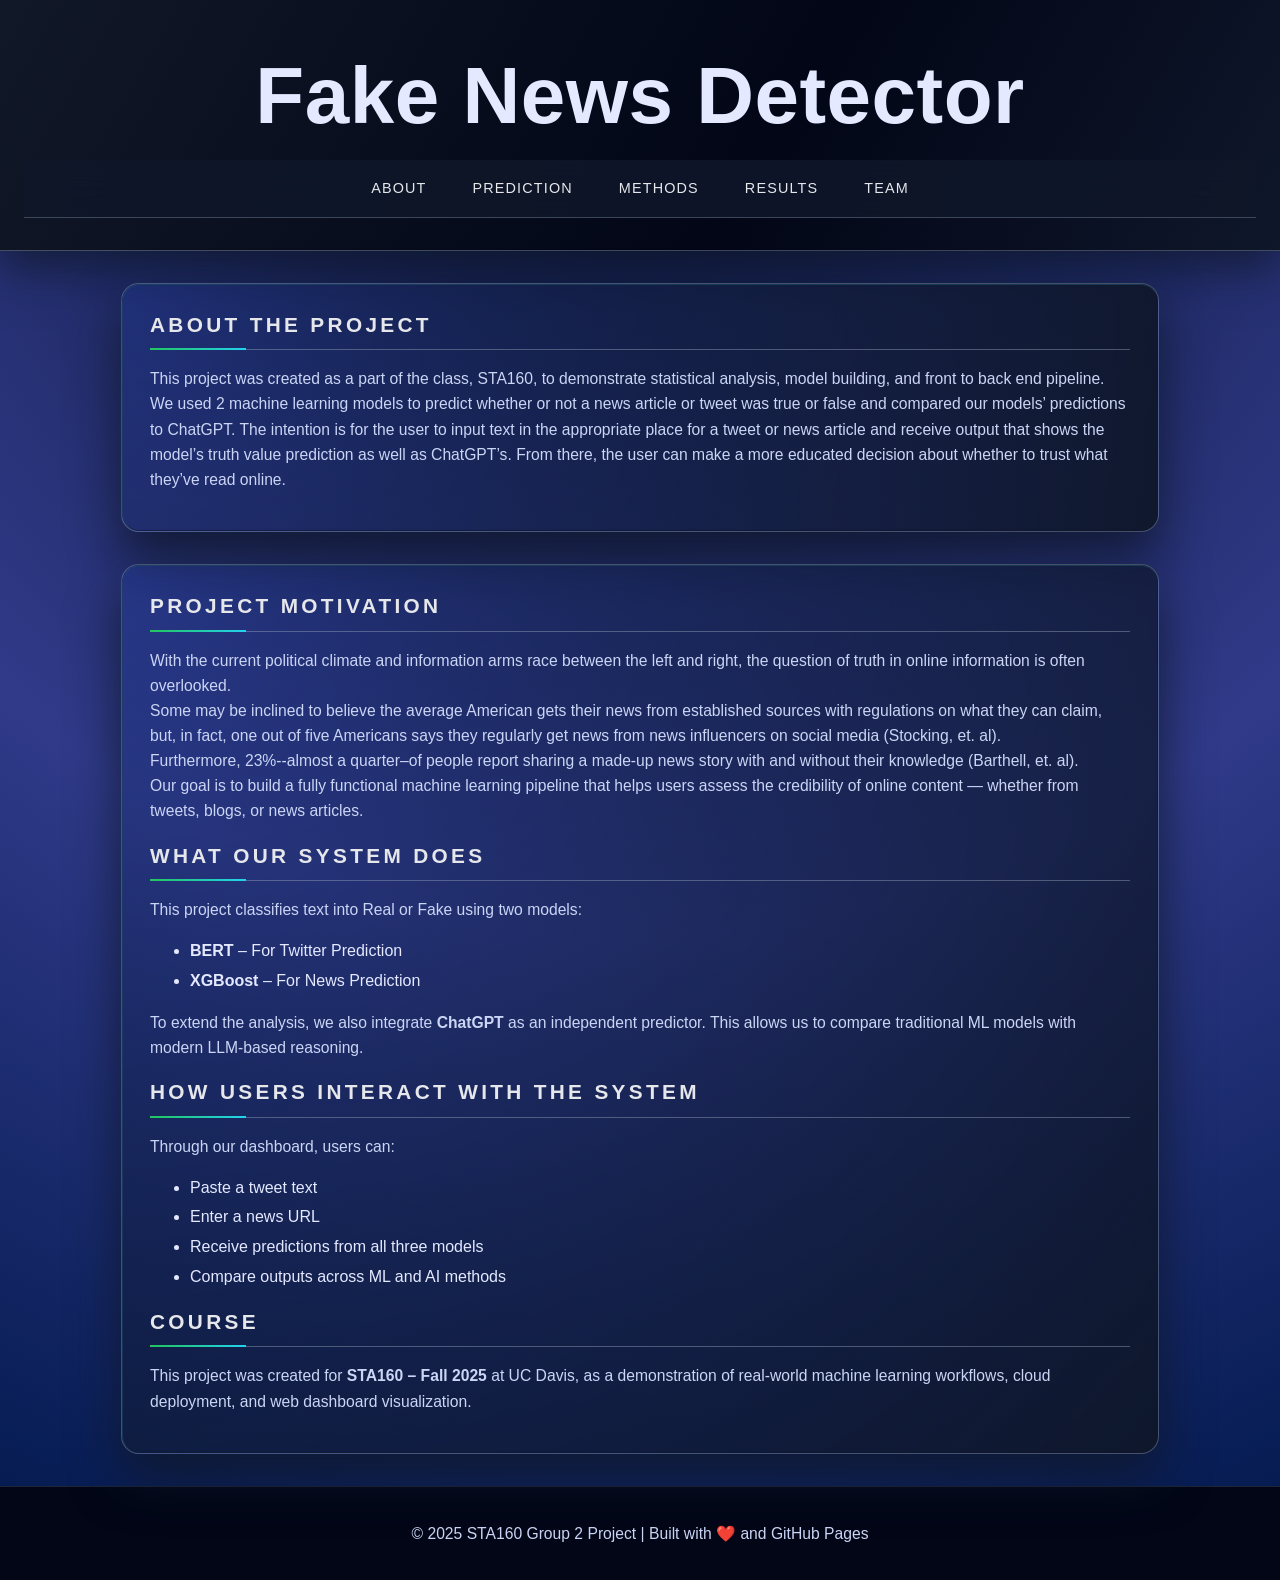
==== commit 6e441ab4: "Add files via upload" ====
--- a/index.html
+++ b/index.html
@@ -96,28 +96,6 @@
     <p>© 2025 STA160 Group 2 Project | Built with ❤️ and GitHub Pages</p>
   </footer>
 
-  <script>
-document.addEventListener("DOMContentLoaded", () => {
-  const navLinks = document.querySelectorAll(".nav-link");
-
-  navLinks.forEach(link => {
-    link.addEventListener("click", (e) => {
-      const url = link.getAttribute("href");
-
-
-      if (!url || url.startsWith("http")) return;
-
-      e.preventDefault();
-      document.body.classList.add("is-exiting");
-
-      
-      setTimeout(() => {
-        window.location.href = url;
-      }, 150); 
-    });
-  });
-});
-</script>
 
 </body>
 </html>
--- a/styles.css
+++ b/styles.css
@@ -3,50 +3,33 @@
   margin: 0;
   padding: 0;
 
-
-  background: radial-gradient(circle at top, #091021 0%, #2d3362 55%, #010a1e 100%);
-  background-size: 200% 200%;          
-
-
-  animation: bgMove 3s ease infinite,
-  pageFadeIn 0.3s ease-in-out forwards;
+  background: radial-gradient(circle at top, #091432 0%, #303a89 55%, #00184b 100%);
+  background-size: cover;
 
   color: #e4e9ff;
   line-height: 1.6;
 
   opacity: 0;
-  transform: translateY(8px);
-}
-
-@keyframes pageFadeIn {
+  animation: bodyFade 1s ease-out forwards;
+}
+
+
+@keyframes bodyFade {
+  from {
+    opacity: 0;
+    transform: translateY(2px); 
+  }
   to {
     opacity: 1;
     transform: translateY(0);
   }
 }
 
-body.is-exiting {
-  animation: pageFadeOut 0.15s ease-in forwards;
-}
-
-@keyframes pageFadeOut {
-  to {
-    opacity: 0;
-    transform: translateY(-4px);
-  }
-}
-
-@keyframes bgMove {
-  0%   { background-position: 0% 50%; }
-  50%  { background-position: 100% 50%; }
-  100% { background-position: 0% 50%; }
-}
 .brand-name {
     font-size: 5rem;
     font-weight: 700;
     letter-spacing: 0.5px;
 }
-
 
 
 header {
